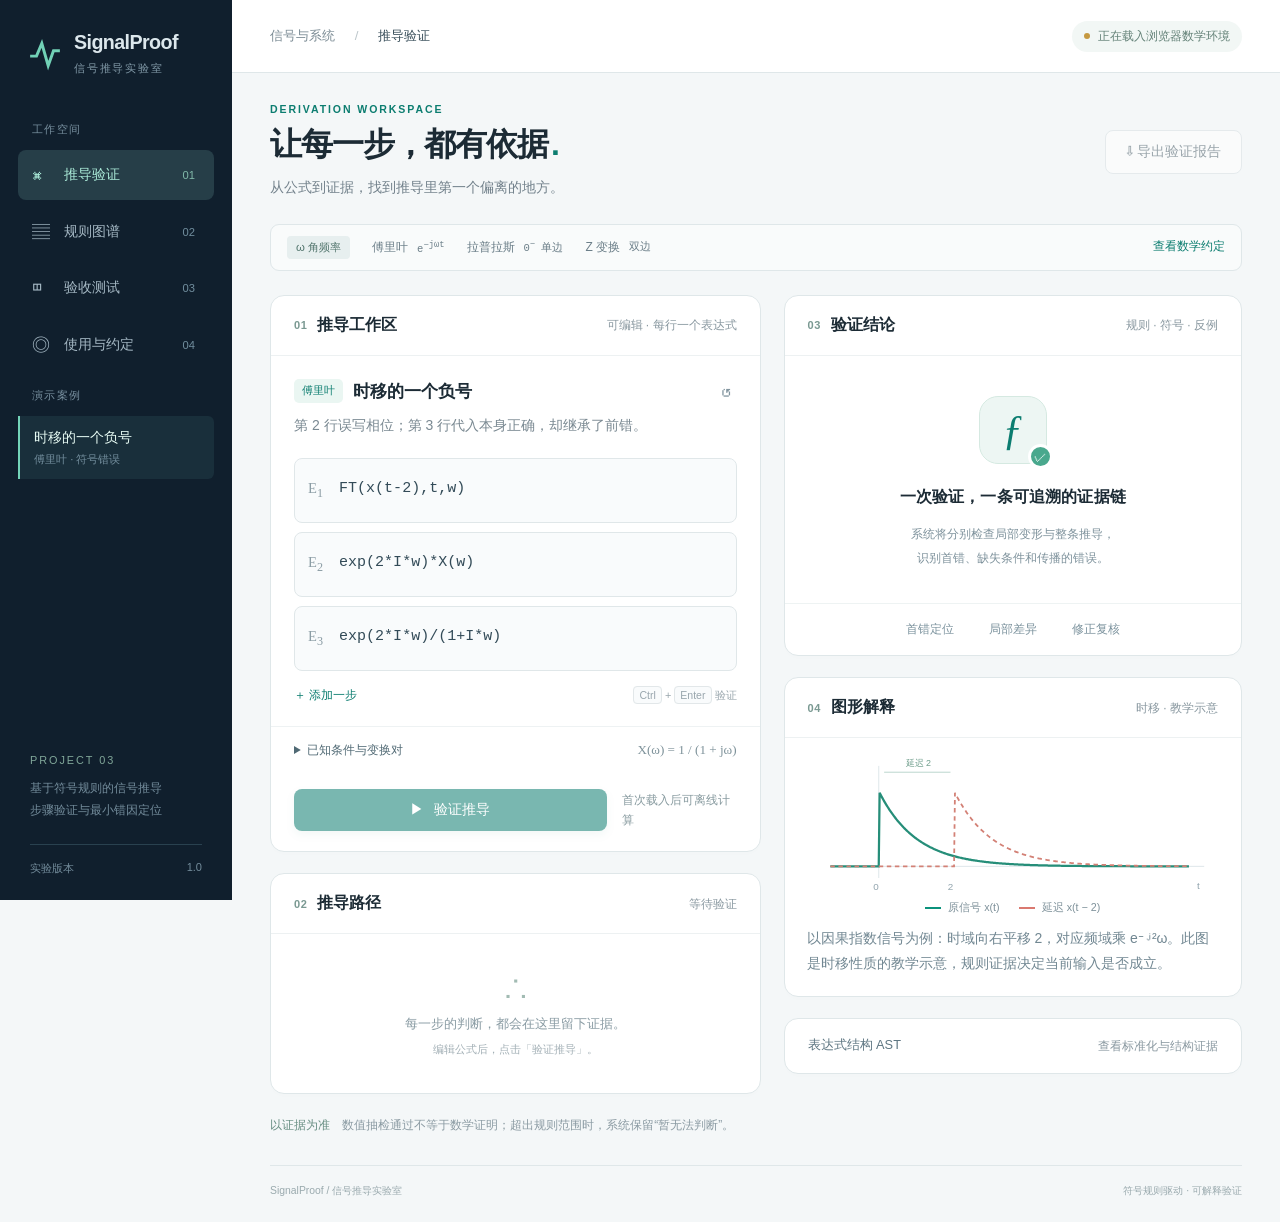
==== index.html @ bf4e82fb "Publish SignalProof signal derivation Web Demo" ====
<!doctype html>
<html lang="zh-CN"><head><meta charset="UTF-8"><meta name="viewport" content="width=device-width,initial-scale=1"><meta name="description" content="基于符号规则的信号推导步骤验证与最小错因定位。输入推导，查看规则证据、首错与修正建议。"><title>SignalProof · 信号推导实验室</title><link rel="icon" type="image/svg+xml" href="data:image/svg+xml,%3Csvg xmlns='http://www.w3.org/2000/svg' viewBox='0 0 32 32'%3E%3Crect width='32' height='32' rx='8' fill='%230d766e'/%3E%3Cpath d='M5 18h5l4-10 5 17 4-10h4' stroke='white' stroke-width='2.5' fill='none'/%3E%3C/svg%3E"><link rel="stylesheet" href="style.css"><script defer src="app.js"></script></head>
<body><link rel="stylesheet" href="readability.css"><script src="katex/katex.min.js" defer></script>
<aside class="sidebar"><a class="brand" href="#verify"><svg viewBox="0 0 32 32" aria-hidden="true"><path d="M2 18h6l5-12 6 21 5-14h6"/></svg><div>SignalProof<small>信号推导实验室</small></div></a>
<div class="side-label">工作空间</div><nav aria-label="主要导航"><button class="nav active" data-view="verify"><span>⌘</span>推导验证 <kbd>01</kbd></button><button class="nav" data-view="rules"><span>▤</span>规则图谱 <kbd>02</kbd></button><button class="nav" data-view="tests"><span>◫</span>验收测试 <kbd>03</kbd></button><button class="nav" data-view="guide"><span>◎</span>使用与约定 <kbd>04</kbd></button></nav>
<div class="side-label">演示案例</div><div id="side-examples" class="side-examples"><button class="example active">时移的一个负号<small>傅里叶 · 符号错误</small></button></div>
<div class="sidebar-bottom"><span class="project-mark">PROJECT 03</span><p>基于符号规则的信号推导<br>步骤验证与最小错因定位</p><div class="version">实验版本 <span>1.0</span></div></div></aside>
<div class="shell"><header class="topbar"><div class="breadcrumb">信号与系统 <span>/</span> <strong id="page-crumb">推导验证</strong></div><div class="engine-pill" id="engine-state"><i></i><span>数学引擎载入中</span></div></header>
<main>
<section id="verify-view" class="view active"><div class="page-heading"><div><div class="eyebrow">DERIVATION WORKSPACE</div><h1>让每一步，都有依据<span class="heading-dot">.</span></h1><p>从公式到证据，找到推导里第一个偏离的地方。</p></div><button class="button subtle" id="export-btn" disabled>⇩ 导出验证报告</button></div>
<div class="context-strip"><span class="chip">ω 角频率</span><span>傅里叶 <code>e<sup>−jωt</sup></code></span><span>拉普拉斯 <code>0<sup>−</sup> 单边</code></span><span>Z 变换 <code>双边</code></span><a href="#guide" class="text-link">查看数学约定</a></div>
<label class="mobile-case-picker">演示案例<select id="mobile-example" aria-label="选择演示案例"></select></label>
<div class="workspace-grid"><div class="input-column">
<section class="panel editor-panel"><div class="panel-head"><div><span class="section-num">01</span><h2>推导工作区</h2></div><span class="minor">可编辑 · 每行一个表达式</span></div><div class="case-meta"><div><span class="category" id="example-category">傅里叶</span><h3 id="example-title">时移的一个负号</h3></div><button id="reset-btn" class="icon-button" title="还原当前例题" aria-label="还原当前例题">↺</button></div><p class="case-description" id="example-description">第 2 行误写相位；第 3 行代入本身正确，却继承了前错。</p><div id="step-editors" class="step-editors"><label class="editor-row"><span>E₁</span><textarea aria-label="第1行推导" rows="2">FT(x(t-2),t,w)</textarea></label><label class="editor-row"><span>E₂</span><textarea aria-label="第2行推导" rows="2">exp(2*I*w)*X(w)</textarea></label><label class="editor-row"><span>E₃</span><textarea aria-label="第3行推导" rows="2">exp(2*I*w)/(1+I*w)</textarea></label></div><div class="editor-tools"><button class="text-button" id="add-step">＋ 添加一步</button><span><kbd>Ctrl</kbd> + <kbd>Enter</kbd> 验证</span></div>
<details class="context-details"><summary>已知条件与变换对 <span id="context-summary">X(ω) = 1 / (1 + jω)</span></summary><p>初值、因果性与已知变换对是推导依据，可按题目修改。</p><label for="context-input">条件 JSON</label><textarea id="context-input" rows="7" spellcheck="false">{"definitions":{"X(w)":"1/(1+I*w)"},"causal":true,"initial":{}}</textarea></details>
<div class="editor-footer"><button id="verify-btn" class="button primary" disabled><span>▶</span> 验证推导</button><span id="editor-note">首次载入后可离线计算</span></div></section>
<section class="panel path-panel"><div class="panel-head"><div><span class="section-num">02</span><h2>推导路径</h2></div><span class="minor" id="path-stat">等待验证</span></div><div id="path-content" class="path-content"><div class="empty-hint"><span class="empty-symbol">∴</span><p>每一步的判断，都会在这里留下证据。</p><small>编辑公式后，点击「验证推导」。</small></div></div></section>
</div><div class="evidence-column"><section id="diagnosis" class="panel diagnosis"><div class="panel-head"><div><span class="section-num">03</span><h2>验证结论</h2></div><span class="minor">规则 · 符号 · 反例</span></div><div id="diagnosis-content"><div class="standby-visual"><div class="proof-mark">ƒ<span>✓</span></div><h3>一次验证，一条可追溯的证据链</h3><p>系统将分别检查局部变形与整条推导，<br>识别首错、缺失条件和传播的错误。</p></div><div class="capability-row"><span>首错定位</span><span>局部差异</span><span>修正复核</span></div></div></section>
<section class="panel visual-panel"><div class="panel-head"><div><span class="section-num">04</span><h2>图形解释</h2></div><span class="minor" id="plot-label">时移 · 教学示意</span></div><div id="plot-content"></div></section>
<details class="panel ast-panel"><summary><span>表达式结构 AST</span><span class="minor">查看标准化与结构证据</span></summary><div id="ast-content" class="ast-content">验证后显示原始表达式树。</div></details></div></div>
<div class="workspace-footnote"><span>以证据为准</span> 数值抽检通过不等于数学证明；超出规则范围时，系统保留“暂无法判断”。</div></section>

<section id="rules-view" class="view"><div class="page-heading"><div><div class="eyebrow">EXECUTABLE KNOWLEDGE</div><h1>规则图谱<span class="heading-dot">.</span></h1><p>每条规则都包含匹配、变换与适用条件，可直接载入工作区。</p></div><span class="big-count" id="rule-total">—</span></div><div class="filter-bar"><div id="rule-filters" class="tabs"><button class="active" data-cat="全部">全部</button><button data-cat="卷积">卷积</button><button data-cat="傅里叶">傅里叶</button><button data-cat="拉普拉斯">拉普拉斯</button><button data-cat="Z变换">Z 变换</button></div><input id="rule-search" type="search" aria-label="搜索规则" placeholder="搜索规则、编号或性质…"></div><div id="rules-grid" class="rules-grid"></div></section>

<section id="tests-view" class="view"><div class="page-heading"><div><div class="eyebrow">VERIFICATION BENCH</div><h1>用测试，验证验证器<span class="heading-dot">.</span></h1><p>固定预期的 50 条正确链与 50 条错误链，逐条调用同一符号引擎。</p></div><button id="run-tests" class="button primary" disabled>▶ 运行验收测试</button></div><div id="test-stats" class="test-stats"><div><span>测试样本</span><strong>100<small>条</small></strong></div><div><span>正确 / 错误</span><strong>50<small>/ 50</small></strong></div><div><span>本次通过</span><strong id="test-passed">—</strong></div><div><span>首错位置</span><strong id="test-localization">待验证</strong></div></div><div class="panel test-panel"><div class="panel-head"><div><h2>逐条测试记录</h2><span id="test-progress" class="minor">尚未运行，不展示预设通过率</span></div><button id="export-tests" class="text-button" disabled>导出结果</button></div><div class="progress-track"><div id="test-progress-fill"></div></div><div class="test-toolbar"><button class="active" data-test-filter="all">全部</button><button data-test-filter="failed">仅失败</button><span id="test-time"></span></div><div class="table-scroll"><table><thead><tr><th>样本 / 领域</th><th>预期</th><th>实际结果</th><th>首错行</th><th>核验</th></tr></thead><tbody id="test-body"><tr><td colspan="5" class="empty-table">运行测试后，每条推导的真实结果会在这里展开。</td></tr></tbody></table></div></div><p class="test-disclaimer">这些是本项目的固定验收样本，并非所有数学表达式的泛化准确率。点击样本可载入工作区复核。</p></section>

<section id="guide-view" class="view"><div class="page-heading"><div><div class="eyebrow">CONVENTIONS & SCOPE</div><h1>先约定，再推导<span class="heading-dot">.</span></h1><p>清楚的能力边界，是可靠验证的一部分。</p></div></div><div class="guide-grid"><section class="panel guide-card"><span class="category">01 · 输入语法</span><h2>把每一个变换写清楚</h2><p>每行写一个表达式，使用显式乘号 <code>*</code>。支持 <code>^</code>、<code>**</code> 和虚数单位 <code>I</code>、<code>j</code>。</p><pre>FT(x(t-2),t,w)
exp(-2*I*w)*X(w)

LT(D(x(t),t),t,s)
s*X(s)-2

ZT((1/2)^n*u(n),n,z)
z/(z-1/2); ROC: abs(z)&gt;1/2</pre><p>卷积写作 <code>Conv(x(t),h(t),t)</code>；导数写作 <code>D(x(t),t)</code>；零起点积分写作 <code>Int0(x(t),t)</code>。本版不支持任意 LaTeX 输入或手写识别。</p></section><section class="panel guide-card"><span class="category">02 · 变换约定</span><h2>同一个公式，同一种定义</h2><div class="convention"><b>傅里叶 · 角频率</b><p>X(ω) = ∫ x(t)e<sup>−jωt</sup> dt<br>逆变换系数为 1 / (2π)，积分范围为全实轴。</p></div><div class="convention"><b>拉普拉斯 · 单边</b><p>从 0<sup>−</sup> 开始积分；导数规则保留初值。条件中的 <code>x0</code>、<code>x1</code> 分别表示 x(0<sup>−</sup>)、x′(0<sup>−</sup>)。</p></div><div class="convention"><b>Z 变换 · 双边</b><p>n 为整数，X(z) = Σ x[n]z<sup>−n</sup>。基本指数变换必须附带收敛域。</p></div></section><section class="panel guide-card"><span class="category">03 · 判断依据</span><h2>不把“不知道”误判成错误</h2><p><b class="green">已验证正确</b>：规则重写成立，或符号差值在前提下为零。</p><p><b class="red">已确认错误</b>：已验证规则与结果冲突，或找到合法数值反例。</p><p><b class="amber">缺少收敛域</b>：代数式正确，但变换信息不完整。</p><p><b>暂无法判断</b>：条件不足、不支持该形式，或有界搜索未能建立证据。语法错误另行提示。</p><p>前面有未证实步骤时，只报告“最早已确认错误”，不承诺全链首错。</p></section><section class="panel guide-card"><span class="category">04 · 方法与边界</span><h2>最小错因，是局部候选解释</h2><p>从正确规则候选与提交表达式的结构差异中，寻找可定位的最小不匹配子树。解释可能不唯一；修正后仍要重新核验后续各步。</p><p>已知变换对由题目提供。形式规则默认相关变换存在；涉及因果、初值、参数和基本 ROC 时单独检查。普通数值抽样不处理冲激。</p><p>计算在浏览器的独立数学线程内完成，公式不会发送给大模型。载入资源后不需要 API Key。</p><div class="source-links"><a target="_blank" rel="noreferrer" href="https://ocw.mit.edu/courses/res-6-007-signals-and-systems-spring-2011/403577752d3007ed4ea30e8c61cf90d7_MITRES_6_007S11_lec09.pdf">MIT · 傅里叶性质</a><a target="_blank" rel="noreferrer" href="https://ocw.mit.edu/courses/18-03sc-differential-equations-fall-2011/a85bae85be861b27bcbb0e5332483df2_MIT18_03SCF11_laptable29.pdf">MIT · 拉普拉斯变换表</a></div></section></div></section>
</main><footer><span>SignalProof / 信号推导实验室</span><span>符号规则驱动 · 可解释验证</span></footer></div>
<div id="toast" role="status" aria-live="polite"></div>
</body></html>
---- style.css ----
@import url('katex/katex.min.css');
:root{--navy:#101f2d;--navy2:#192e3d;--teal:#0c7d70;--teal-dark:#076658;--teal-soft:#eaf6f2;--ink:#1c2b35;--muted:#72818b;--line:#dfe7e9;--bg:#f4f7f8;--red:#bb4c45;--red-soft:#fff2ef;--amber:#a67419;--radius:14px;font-size:16px;color:var(--ink);font-family:Inter,"Segoe UI","Microsoft YaHei",sans-serif}*{box-sizing:border-box}body{margin:0;background:var(--bg)}button,input,textarea{font:inherit}button,a{touch-action:manipulation}button{cursor:pointer}button:disabled{cursor:wait;opacity:.55}button:focus-visible,a:focus-visible,input:focus-visible,textarea:focus-visible,summary:focus-visible{outline:3px solid #54b9a9;outline-offset:3px}a{color:inherit;text-decoration:none}button{border:0;background:none;color:inherit}textarea{resize:vertical;line-height:1.7}code,pre,textarea,.formula{font-family:"Cascadia Code",Consolas,monospace}code{font-size:.88em}pre{white-space:pre-wrap;overflow-wrap:anywhere;line-height:1.8}h1,h2,h3,p{margin:0}h1{font-size:2rem;font-weight:650;letter-spacing:-.035em;line-height:1.35}h2{font-size:1rem;font-weight:650}h3{font-size:1.08rem;font-weight:600}.sidebar{position:fixed;inset:0 auto 0 0;width:232px;background:var(--navy);color:#dce7ec;padding:31px 18px 24px;display:flex;flex-direction:column;z-index:20;overflow-y:auto}.brand{display:flex;align-items:center;gap:12px;padding:0 10px 34px;font-size:1.23rem;letter-spacing:-.03em;font-weight:650}.brand svg{width:34px;height:34px;stroke:#71d1b6;stroke-width:2.8;fill:none}.brand small{display:block;color:#839ba9;letter-spacing:.16em;font-size:.69rem;font-weight:400;margin-top:7px}.side-label{font-size:.69rem;color:#78909f;letter-spacing:.12em;padding:12px 14px 13px}.nav{width:100%;display:flex;align-items:center;gap:13px;padding:14px;border-radius:8px;color:#a5b8c4;text-align:left;margin-bottom:5px;font-size:.89rem}.nav>span{font-size:1.15rem;width:19px}.nav kbd{margin-left:auto;color:#718e9e;background:none;border:0;font-size:.7rem}.nav.active{background:#263e48;color:#abebd9}.nav.active kbd{color:#81b9a9}.nav:hover,.example:hover{background:#203745}.side-examples{margin-top:0}.example{display:block;text-align:left;width:100%;padding:10px 14px;border-left:2px solid transparent;color:#b1c3cb;font-size:.82rem;line-height:1.7;border-radius:0 6px 6px 0}.example small{display:block;color:#748f9e;font-size:.71rem}.example.active{border-left-color:#73d4b9;color:#e6faf3;background:#192f3b}.sidebar-bottom{padding:30px 12px 0;margin-top:auto;color:#738c9b}.project-mark{font-size:.68rem;letter-spacing:.18em;color:#80a799}.sidebar-bottom p{font-size:.72rem;line-height:1.9;margin-top:10px}.version{margin-top:22px;padding-top:16px;border-top:1px solid #29414f;font-size:.69rem;display:flex;justify-content:space-between}.shell{margin-left:232px}.topbar{height:73px;background:#fff;border-bottom:1px solid var(--line);display:flex;align-items:center;justify-content:space-between;padding:0 38px}.breadcrumb{font-size:.83rem;color:#7c8c95}.breadcrumb span{padding:0 16px;color:#bdc7cb}.breadcrumb strong{font-weight:500;color:#384e5a}.engine-pill{font-size:.73rem;color:#648278;display:flex;align-items:center;gap:8px;background:#f2f7f5;padding:8px 12px;border-radius:30px}.engine-pill i{height:6px;width:6px;border-radius:50%;background:#c59941}.engine-pill.ready i{background:#38a184}.engine-pill.error{color:var(--red);background:var(--red-soft)}main{max-width:1690px;margin:auto;padding:30px 38px 28px}.view{display:none}.view.active{display:block}.page-heading{display:flex;align-items:center;justify-content:space-between;gap:24px;margin-bottom:23px}.eyebrow{font-size:.66rem;letter-spacing:.18em;color:var(--teal);font-weight:700;margin-bottom:8px}.heading-dot{color:var(--teal);margin-left:3px}.page-heading p{font-size:.88rem;line-height:1.8;color:var(--muted);margin-top:9px}.button{display:inline-flex;justify-content:center;align-items:center;gap:10px;padding:12px 20px;border-radius:8px;font-size:.85rem;font-weight:550;white-space:nowrap;transition:background .18s,transform .18s}.button:hover{transform:translateY(-1px)}.button.primary{background:var(--teal);color:#fff;box-shadow:0 4px 8px #13796418}.button.primary:hover{background:var(--teal-dark)}.button.subtle{background:#fff;border:1px solid #d9e1e4;color:#50626c}.button.compact{padding:10px 14px;font-size:.79rem}.context-strip{border:1px solid var(--line);border-radius:9px;padding:11px 16px;display:flex;align-items:center;gap:22px;background:#f9fbfb;margin-bottom:24px;font-size:.75rem;color:#6b7e88}.context-strip>span:not(.chip){display:flex;align-items:center;gap:9px}.context-strip .chip{padding:4px 9px;border-radius:4px;background:#e7efef;color:#52756d;font-size:.71rem}.text-link{font-size:.74rem;color:var(--teal);margin-left:auto}.workspace-grid{display:grid;grid-template-columns:minmax(0,1.07fr) minmax(0,1fr);gap:23px;align-items:start}.input-column,.evidence-column{display:flex;flex-direction:column;gap:21px}.panel{background:white;border:1px solid var(--line);border-radius:var(--radius);overflow:hidden;box-shadow:0 3px 7px #29475502}.panel-head{display:flex;align-items:center;justify-content:space-between;padding:19px 23px;border-bottom:1px solid #edf1f2;gap:12px}.panel-head>div{display:flex;align-items:center;gap:10px}.section-num{font-size:.69rem;color:#7a9992;font-weight:600;letter-spacing:.05em}.minor{font-size:.71rem;color:#8998a0;line-height:1.5}.case-meta{display:flex;justify-content:space-between;align-items:center;margin:22px 23px 8px}.case-meta>div{display:flex;align-items:center;gap:10px}.category{font-size:.67rem;background:var(--teal-soft);color:var(--teal);padding:5px 8px;border-radius:5px;white-space:nowrap}.case-description{color:#7a8992;font-size:.76rem;margin:0 23px 20px;line-height:1.9}.icon-button{font-size:1.3rem;color:#81949e}.step-editors{margin:0 23px}.editor-row{display:flex;align-items:flex-start;gap:12px;padding:13px 10px 12px 13px;margin:0 0 9px;border:1px solid #e0e7e9;background:#f9fbfc;border-radius:8px;position:relative}.editor-row>span{color:#8c9da5;font-family:Georgia,serif;font-size:.91rem;margin-top:8px;min-width:19px}.editor-row textarea{display:block;border:0;background:transparent;color:#334b58;outline:0!important;width:100%;font-size:.88rem;min-height:38px;resize:none;padding:4px 17px 0 0;overflow:hidden;field-sizing:content}.editor-row .remove-step{position:absolute;right:5px;top:5px;font-size:.9rem;color:#9eafb6;opacity:0}.editor-row:hover .remove-step,.editor-row:focus-within .remove-step{opacity:1}.editor-row.is-error{border-color:#e4aca6;background:#fff7f5}.editor-row.is-error>span{color:var(--red)}.editor-row.selected{box-shadow:0 0 0 2px #bfdfd780}.editor-tools{margin:12px 23px 18px;display:flex;justify-content:space-between;align-items:center}.text-button{font-size:.76rem;color:var(--teal);padding:4px 0}.editor-tools>span{font-size:.68rem;color:#99a6ad}kbd{font-size:.66rem;border:1px solid #e2e7e9;padding:2px 5px;border-radius:4px;background:#f9fbfc;font-family:inherit}.context-details{border-top:1px solid #eef2f3;padding:15px 23px;font-size:.77rem}summary{cursor:pointer}.context-details summary{color:#506974}.context-details summary span{float:right;font-family:Georgia,serif;color:#7e929a;font-size:.82rem}.context-details p{font-size:.74rem;margin:14px 0 10px;color:var(--muted);line-height:1.8}.context-details label{display:block;font-size:.68rem;margin-bottom:6px;color:#6c848c}.context-details textarea{width:100%;background:#f7fafb;border:1px solid #dbe5e8;border-radius:7px;padding:10px;font-size:.78rem}.editor-footer{padding:15px 23px 20px;display:flex;align-items:center;gap:15px}.editor-footer .button{flex:1}.editor-footer>span{font-size:.67rem;color:#879a9f;max-width:115px;line-height:1.7}.path-content{padding:15px 23px 19px}.empty-hint{text-align:center;padding:17px 0;color:#899ba3}.empty-symbol{font:2rem Georgia;color:#a2bbb3}.empty-hint p{font-size:.8rem;margin:6px 0}.empty-hint small{font-size:.71rem;color:#a3b0b6}.path-row{display:flex;gap:13px;padding:12px 3px;position:relative;cursor:pointer}.path-row+.path-row{border-top:1px dashed #e0e8e9}.path-icon{width:25px;height:25px;display:grid;place-items:center;border-radius:50%;background:#eaf5ef;color:#258b6f;flex-shrink:0;font-size:.78rem}.path-icon.wrong{background:#fbebe8;color:#bc5549}.path-icon.unknown,.path-icon.incomplete{background:#fbf3e3;color:#ae8933}.path-row h4{font-size:.77rem;margin:0 0 6px;font-weight:550}.path-row p{font-size:.72rem;line-height:1.7;color:#7f929a}.path-row .path-label{margin-left:auto;font-size:.66rem;white-space:nowrap}.path-row.selected{background:#f6faf9;border-radius:7px}.standby-visual{text-align:center;padding:40px 16px 32px}.proof-mark{display:inline-flex;align-items:center;justify-content:center;width:68px;height:68px;background:#edf6f3;border:1px solid #d5e9e1;border-radius:19px;position:relative;color:var(--teal);font:italic 2.6rem Georgia;margin-bottom:23px}.proof-mark span{position:absolute;right:-7px;bottom:-6px;width:25px;height:25px;border:3px solid white;background:#49a88d;color:white;border-radius:50%;font:normal .8rem sans-serif;display:grid;place-items:center}.standby-visual h3{font-size:1rem;letter-spacing:.01em;margin-bottom:14px}.standby-visual p{font-size:.78rem;line-height:2;color:#7e929c}.capability-row{display:flex;justify-content:center;gap:35px;padding:18px;border-top:1px solid #eef3f3;color:#7b929d;font-size:.72rem}.diagnosis .result-banner{padding:20px 24px;background:var(--red-soft);border-bottom:1px solid #f0dcd7}.result-banner.correct{background:#ebf7f2;border-color:#d9ebe2}.result-banner.unknown,.result-banner.incomplete{background:#fff8e9;border-color:#f0e7cd}.result-kicker{display:flex;align-items:center;justify-content:space-between;font-size:.67rem;color:var(--red);letter-spacing:.08em;margin-bottom:9px}.result-banner.correct .result-kicker{color:var(--teal)}.result-banner.unknown .result-kicker,.result-banner.incomplete .result-kicker{color:var(--amber)}.result-banner h3{font-size:1.23rem;line-height:1.6}.result-banner p{font-size:.74rem;color:#9c7970;margin-top:7px;line-height:1.7}.result-body{padding:20px 24px}.rule-reference{display:flex;align-items:center;gap:8px;font-size:.79rem;margin-bottom:15px}.rule-id{font-size:.67rem;background:#edf3f5;color:#60808c;padding:4px 7px;border-radius:4px}.result-body>p{font-size:.8rem;color:#6c818c;line-height:1.9;margin-bottom:17px}.comparison{display:grid;grid-template-columns:1fr;gap:9px}.formula-box{padding:12px 14px;border:1px solid #e4ebed;border-radius:8px;min-width:0}.formula-box.current{background:#fff9f7;border-color:#f0e0db}.formula-box.expected{background:#f3faf7;border-color:#d6e9e1}.formula-box label{display:block;font-size:.64rem;color:#9a7b72;margin-bottom:9px}.formula-box.expected label{color:#588b78}.formula{font-size:.91rem;line-height:1.7;overflow-x:auto;overflow-wrap:anywhere}.formula .katex{font-size:1.12em}.diff-line{display:flex;align-items:center;gap:7px;margin:12px 0 15px;font-size:.69rem;color:#8a9ba3;flex-wrap:wrap}.diff-line code{font-size:.78rem;color:#a4544d;background:#fff0eb;padding:3px 6px;border-radius:3px;overflow-wrap:anywhere}.diff-line code.fixed{color:#307c64;background:#e9f5ee}.evidence-tags{display:flex;flex-wrap:wrap;gap:7px;margin-top:14px}.evidence-tags span{font-size:.65rem;padding:5px 8px;border-radius:4px;background:#f3f6f7;color:#728a95}.trace-details{margin:17px 0 0;font-size:.74rem;color:#708a94}.trace-step{padding:10px 0;border-bottom:1px dashed #e3eaec;line-height:1.8}.trace-step code{display:block;overflow-wrap:anywhere;color:#526c78}.repair-row{display:flex;justify-content:space-between;align-items:center;padding-top:17px;margin-top:15px;border-top:1px solid #e8edef;gap:10px}.repair-row span{font-size:.67rem;line-height:1.6;color:#8a9b9f}.visual-panel #plot-content{padding:10px 22px 20px}.signal-chart{width:100%;height:auto;overflow:visible;display:block}.chart-legend{display:flex;justify-content:center;gap:19px;font-size:.67rem;color:#7e919a;margin-top:0}.chart-legend span:before{content:'';display:inline-block;width:16px;height:2px;background:#0b927c;vertical-align:middle;margin-right:7px}.chart-legend span:nth-child(2):before{background:#da7970}.plot-caption{font-size:.72rem;line-height:1.8;color:#718792;margin-top:11px}.ast-panel>summary{padding:18px 23px;display:flex;justify-content:space-between;font-size:.8rem;color:#5e7682}.ast-content{padding:0 23px 20px;font-size:.78rem;color:#728894}.ast-content pre{padding:13px;background:#f7fafb;border-radius:7px;font-size:.72rem}.workspace-footnote{font-size:.7rem;margin-top:21px;color:#8b9ba3;line-height:1.8}.workspace-footnote span{color:#678e82;padding-right:9px}footer{display:flex;justify-content:space-between;border-top:1px solid var(--line);margin:0 38px;padding:18px 0 24px;font-size:.65rem;color:#9aaaae}.big-count{font-size:2.8rem;color:#b9cdc8;font-weight:600}.filter-bar{display:flex;gap:20px;justify-content:space-between;margin:24px 0}.tabs{display:flex;gap:5px;padding:5px;background:#eaf0f1;border-radius:8px}.tabs button{padding:8px 16px;font-size:.79rem;border-radius:5px;color:#789099}.tabs button.active{background:#fff;color:var(--teal);box-shadow:0 2px 5px #183c4410}.filter-bar input{border:1px solid var(--line);border-radius:8px;padding:10px 14px;background:white;min-width:230px;font-size:.81rem}.rules-grid{display:grid;grid-template-columns:repeat(3,minmax(0,1fr));gap:17px}.rule-card{padding:22px;background:white;border:1px solid var(--line);border-radius:12px}.rule-card-head{display:flex;justify-content:space-between;margin-bottom:15px}.rule-card h3{font-size:.98rem;margin:0 0 13px}.rule-card .rule-formula{font-size:.79rem;font-family:Consolas,monospace;background:#f6f9fa;padding:12px;border-radius:7px;min-height:64px;line-height:1.7;overflow-wrap:anywhere}.rule-card p{font-size:.73rem;color:#82959e;line-height:1.9;margin:14px 0;min-height:38px}.rule-card button{font-size:.75rem;color:var(--teal)}.test-stats{display:grid;grid-template-columns:repeat(4,1fr);border:1px solid var(--line);border-radius:12px;background:#fff;margin:25px 0;overflow:hidden}.test-stats>div{padding:24px;border-right:1px solid var(--line)}.test-stats>div:last-child{border:0}.test-stats span{display:block;font-size:.77rem;color:#8a9da5;margin-bottom:12px}.test-stats strong{font-size:1.8rem;font-weight:550;color:#284c56}.test-stats small{font-size:.79rem;color:#9aafb6;padding-left:8px}.test-panel .panel-head h2{margin-right:12px}.progress-track{height:3px;background:#eaf1ef}.progress-track>div{width:0;height:100%;background:#249a81;transition:width .25s}.test-toolbar{padding:13px 24px;display:flex;align-items:center;gap:16px;border-bottom:1px solid #edf1f2;font-size:.75rem;color:#8b9ba3}.test-toolbar .active{color:var(--teal)}.test-toolbar span{margin-left:auto}.table-scroll{max-height:600px;overflow:auto}table{border-collapse:collapse;width:100%;font-size:.79rem;text-align:left}th{font-weight:500;color:#8398a1;background:#f9fbfc;position:sticky;top:0;font-size:.73rem}td,th{padding:15px 23px;border-bottom:1px solid #edf2f3}td button{text-align:left;display:block;color:#4c6976;font-size:.78rem;padding:0}td small{display:block;font-size:.65rem;color:#8fa1a9;margin-top:5px}.badge{display:inline-block;padding:5px 8px;border-radius:4px;font-size:.66rem;background:#eef3f4;color:#6f8894}.badge.correct{background:#edf7f2;color:#298568}.badge.wrong{background:#fcefea;color:#b16655}.empty-table{text-align:center;padding:65px;color:#94a6ad}.test-disclaimer{font-size:.73rem;color:#889ca5;margin-top:16px;line-height:1.8}.guide-grid{display:grid;grid-template-columns:1fr 1fr;gap:22px}.guide-card{padding:28px}.guide-card h2{font-size:1.12rem;margin:20px 0}.guide-card p{font-size:.88rem;color:#718994;line-height:1.95;margin-bottom:13px}.guide-card pre{font-size:.85rem;padding:18px;background:#f3f7f8;border-radius:7px;color:#416271}.convention{padding:16px 0;border-bottom:1px solid #edf1f2}.convention b{font-size:.88rem;color:#405f6c}.convention p{margin:8px 0 0}.green{color:#258867}.red{color:#ba6657}.amber{color:#ac8a3e}.source-links{display:flex;gap:20px;font-size:.73rem;color:var(--teal);margin-top:20px}#toast{position:fixed;left:50%;bottom:28px;transform:translate(-50%,15px);background:#173c40;color:#f5fffc;box-shadow:0 8px 30px #0b393b20;padding:12px 23px;border-radius:8px;font-size:.81rem;opacity:0;pointer-events:none;transition:.2s;z-index:50;max-width:90vw}#toast.show{opacity:1;transform:translate(-50%,0)}.busy{animation:pulse 1.5s infinite}@keyframes pulse{50%{opacity:.55}}@media(min-width:1600px){h1{font-size:2.25rem}.workspace-grid{gap:28px}.editor-row{padding:16px 13px}.panel-head{padding:21px 25px}.case-description{font-size:.81rem}.result-body{padding:24px 27px}.formula{font-size:1rem}}@media(max-width:1200px){.sidebar{width:199px;padding:25px 12px}.shell{margin-left:199px}main{padding:25px}.topbar{padding:0 25px}.brand{font-size:1.05rem;gap:8px}.context-strip{gap:14px}.context-strip .text-link{display:none}.panel-head{padding:17px}.panel-head .minor{font-size:.65rem}.workspace-grid{gap:17px}.step-editors{margin:0 17px}.rules-grid{grid-template-columns:repeat(2,1fr)}.editor-footer{flex-wrap:wrap}.editor-footer>span{max-width:none}.case-meta>div{gap:7px}h3{font-size:1rem}.result-body{padding:18px}.context-details summary span{display:block;float:none;margin-top:8px}}@media(max-width:960px){.sidebar{width:78px;padding:25px 10px}.brand{justify-content:center;padding:0 0 30px}.brand>div,.side-label,.side-examples,.sidebar-bottom,.nav kbd{display:none}.nav{font-size:0;justify-content:center;padding:15px 7px}.nav>span{font-size:1.4rem;width:auto}.shell{margin-left:78px}.context-strip{font-size:.66rem;gap:15px}.panel-head .minor{display:none}.page-heading .button{padding:10px 12px}.test-stats>div{padding:19px}}@media(max-width:760px){.sidebar{position:static;width:100%;height:64px;flex-direction:row;align-items:center;padding:0 18px;overflow:visible}.brand{padding:0;justify-content:start}.brand svg{width:30px}.brand>div{display:block;font-size:.9rem}.brand small{display:none}.sidebar nav{display:flex;margin-left:auto}.nav{padding:10px;margin:0 2px}.nav>span{font-size:1.1rem}.shell{margin-left:0}.topbar{height:54px;padding:0 18px}.breadcrumb{font-size:.71rem}.breadcrumb span{padding:0 8px}.engine-pill{font-size:.64rem;padding:6px 8px}main{padding:24px 16px}h1{font-size:1.65rem}.eyebrow{font-size:.58rem}.page-heading{gap:12px;align-items:flex-start}.page-heading>button{font-size:.7rem;padding:9px!important;margin-top:12px}.page-heading p{font-size:.76rem}.context-strip{padding:10px;gap:10px;flex-wrap:wrap;font-size:.65rem}.context-strip .chip{display:none}.workspace-grid{grid-template-columns:1fr}.evidence-column{grid-row:2}.rules-grid,.guide-grid{grid-template-columns:1fr}.filter-bar{flex-direction:column;gap:12px}.tabs{justify-content:space-between}.tabs button{font-size:.72rem;padding:8px 10px}.test-stats{grid-template-columns:1fr 1fr}.test-stats>div{border-bottom:1px solid var(--line)}.test-stats strong{font-size:1.6rem}td,th{padding:12px;font-size:.7rem}.test-panel .panel-head>div{align-items:flex-start;flex-direction:column;gap:6px}footer{margin:0 18px;font-size:.59rem}.guide-card{padding:23px}.context-details summary span{float:right;display:inline-block;margin:0}.workspace-footnote{font-size:.67rem}.editor-footer>span{font-size:.67rem}.rule-card p{min-height:0}}@media(prefers-reduced-motion:reduce){*{animation:none!important;transition:none!important}}
---- readability.css ----
.mobile-case-picker{display:none}
@media(max-width:960px){.mobile-case-picker{display:flex;align-items:center;gap:14px;font-size:.875rem;color:#617d87;margin-bottom:20px}.mobile-case-picker select{flex:1;min-width:0;border:1px solid #dfe7e9;border-radius:7px;padding:10px;background:white;font-size:.875rem;color:#284b59}}
.case-description,.result-body>p,.plot-caption,.guide-card p{font-size:.875rem}
.nav,.example,.path-row h4,.path-row p,.rule-card p,.rule-card button,.test-disclaimer{font-size:.875rem}
.formula{font-size:1rem}.editor-row textarea{font-size:.94rem}
.minor,.result-kicker,.formula-box label,.diff-line,.evidence-tags span,.path-label,.trace-details,.editor-footer>span,.workspace-footnote,.context-strip,.context-details,.text-button{font-size:.75rem}
.guide-card p{font-size:1rem}.rule-card .rule-formula{font-size:.875rem}
@media(max-width:760px){.nav{font-size:0}.example{font-size:.875rem}.page-heading p,.case-description,.result-body>p,.plot-caption{font-size:.875rem}.context-strip{font-size:.75rem}.path-row .path-label{font-size:.7rem}.context-details summary span{float:none;display:block;margin-top:7px}}
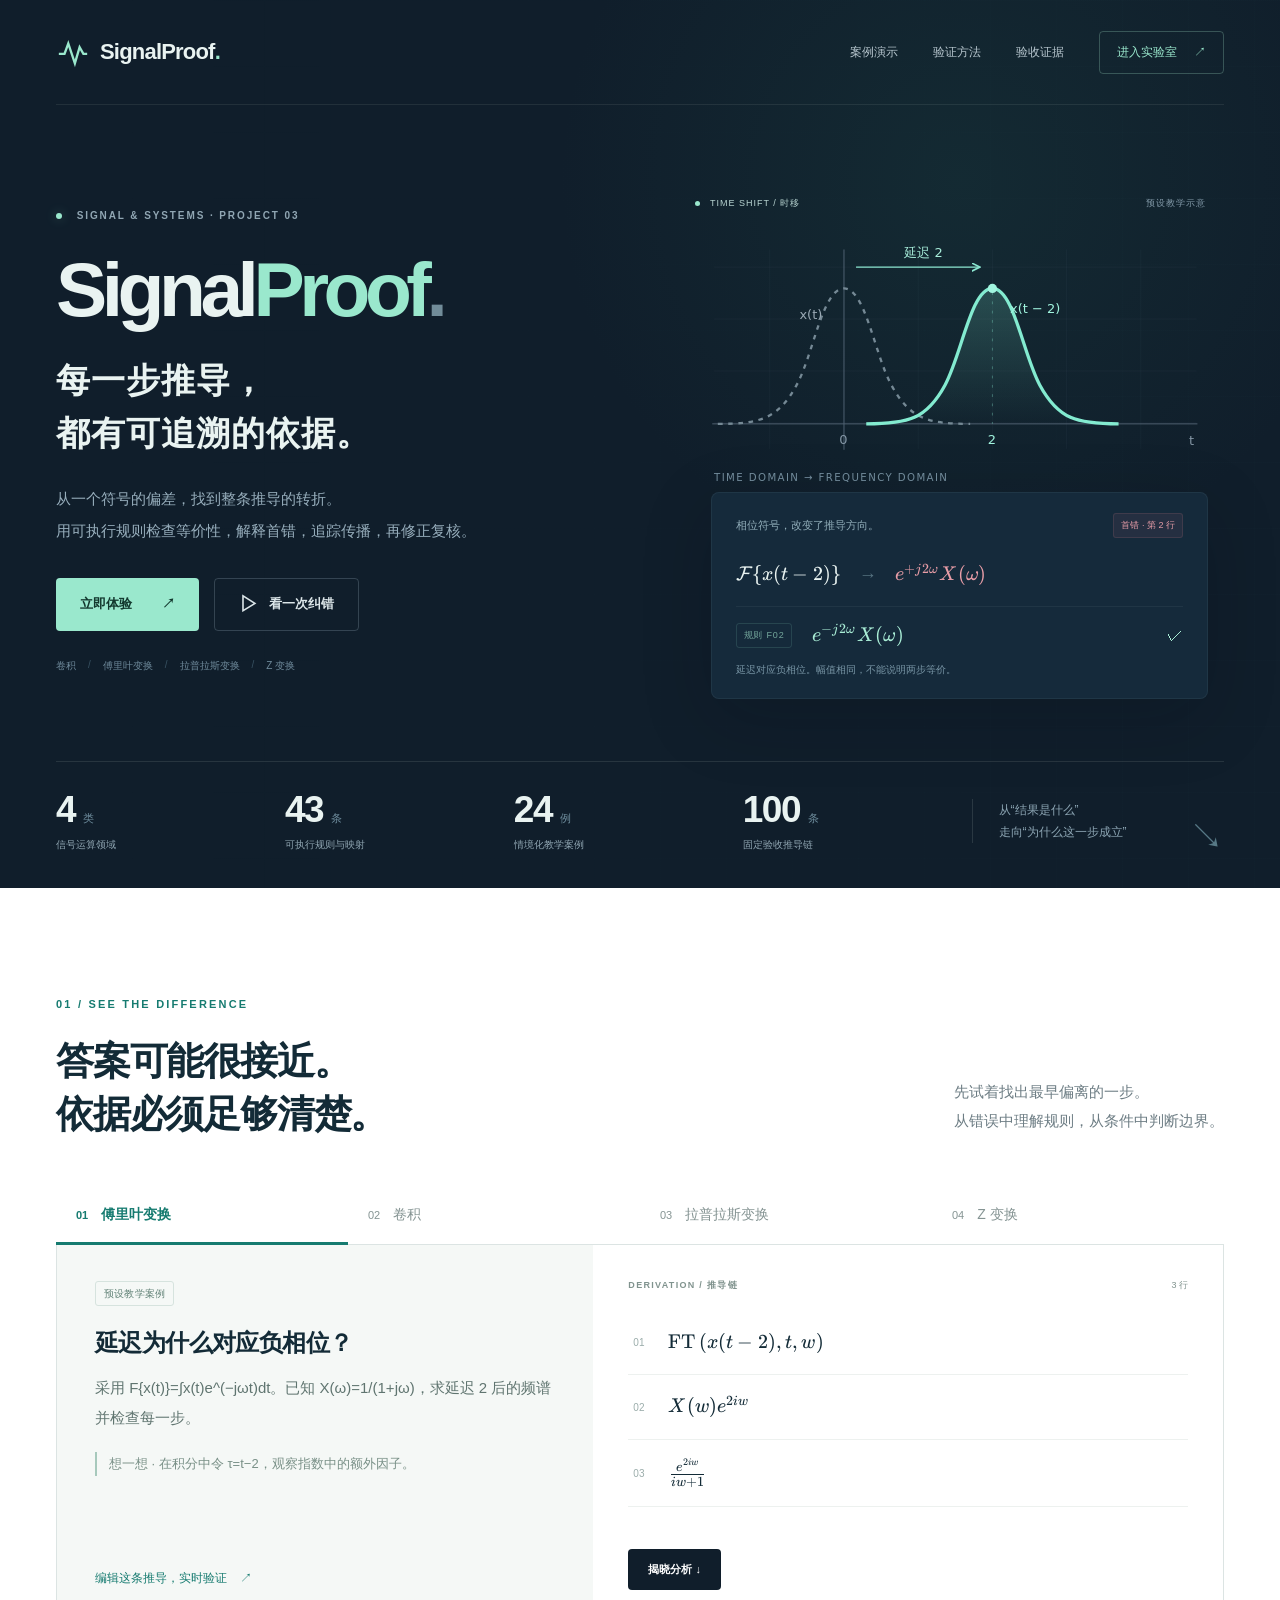
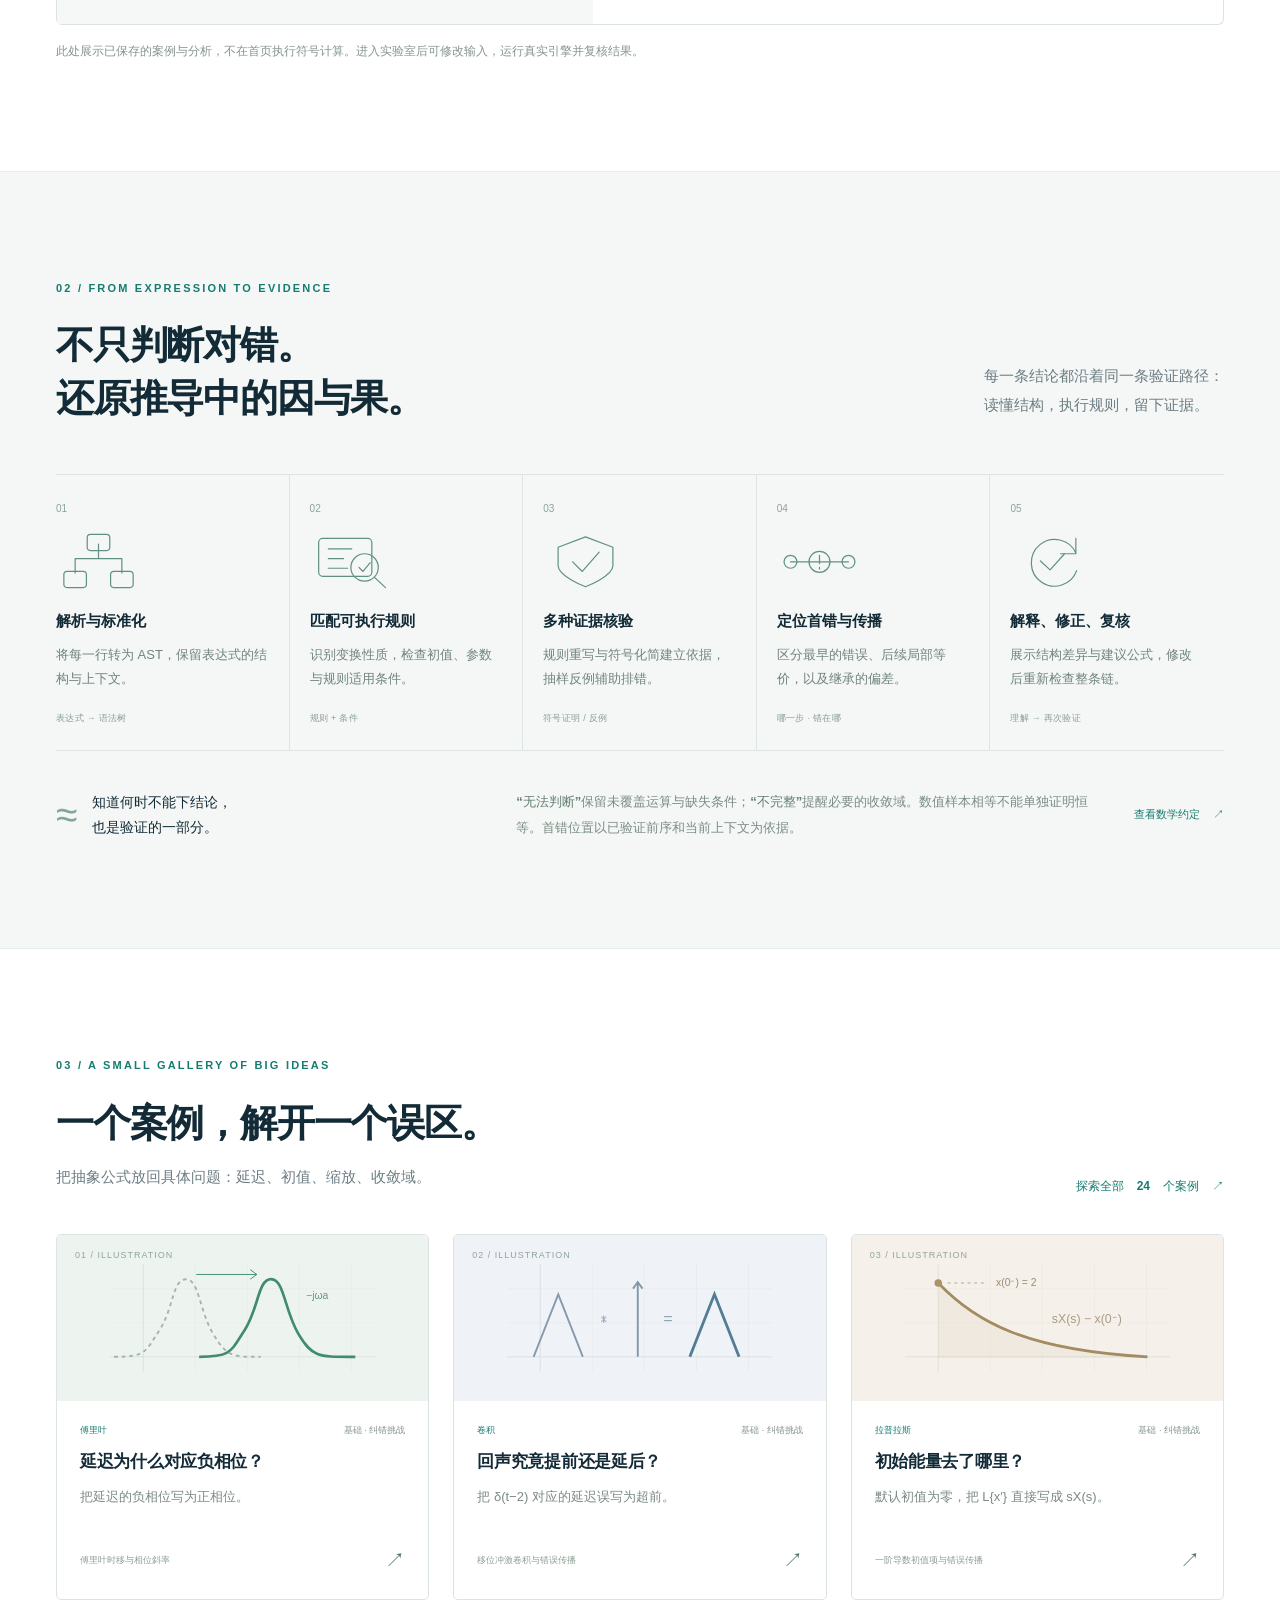
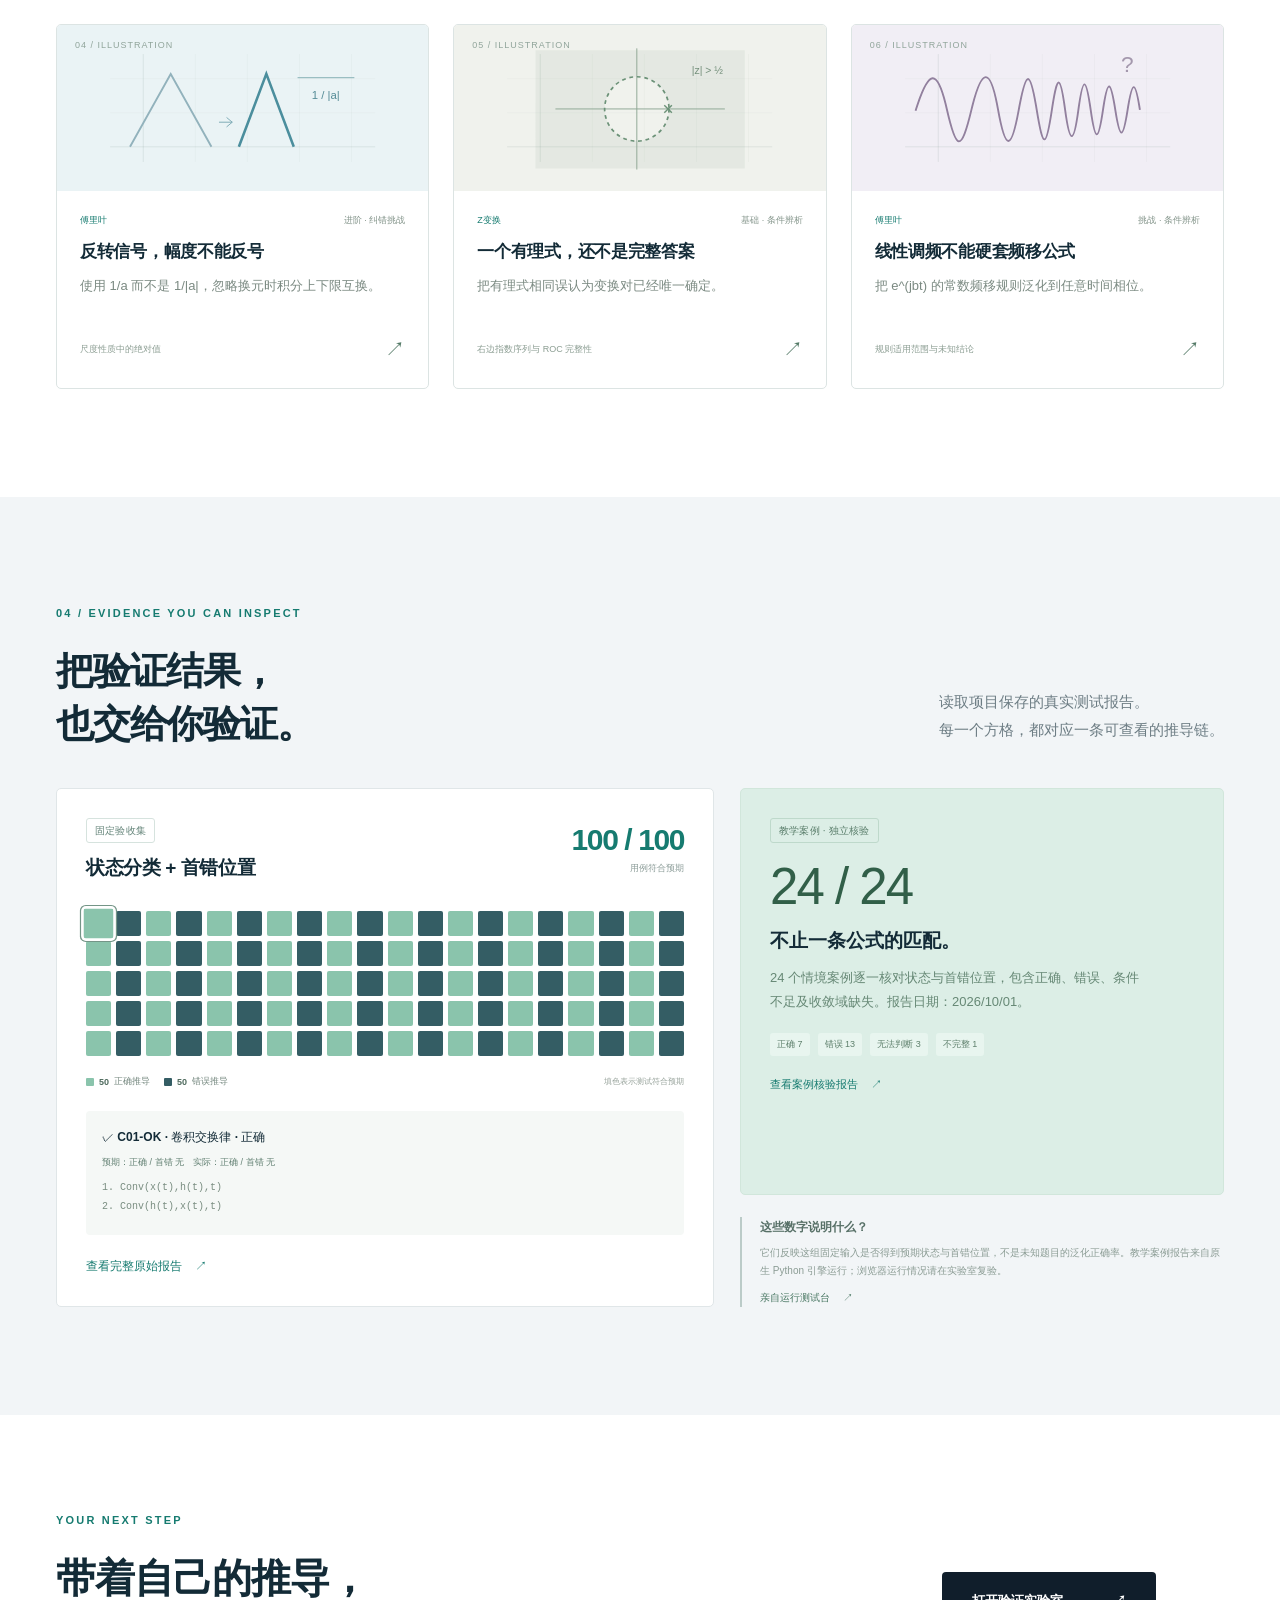
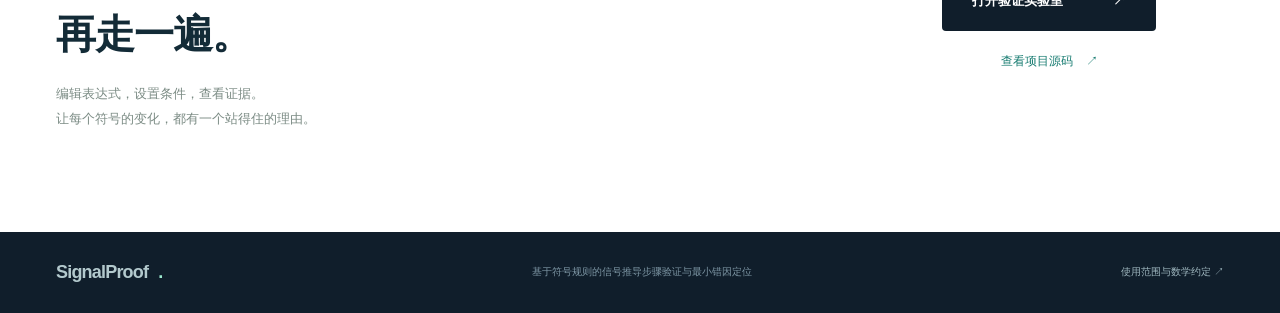
==== commit cda0f969: "Add project showcase and expand verified learning cases" ====
--- a/index.html
+++ b/index.html
@@ -1,37 +1,121 @@
 <!doctype html>
-<html lang="zh-CN"><head><meta charset="UTF-8"><meta name="viewport" content="width=device-width,initial-scale=1"><meta name="description" content="基于符号规则的信号推导步骤验证与最小错因定位。输入推导，查看规则证据、首错与修正建议。"><title>SignalProof · 信号推导实验室</title><link rel="icon" type="image/svg+xml" href="data:image/svg+xml,%3Csvg xmlns='http://www.w3.org/2000/svg' viewBox='0 0 32 32'%3E%3Crect width='32' height='32' rx='8' fill='%230d766e'/%3E%3Cpath d='M5 18h5l4-10 5 17 4-10h4' stroke='white' stroke-width='2.5' fill='none'/%3E%3C/svg%3E"><link rel="stylesheet" href="style.css"><script defer src="app.js"></script></head>
-<body><link rel="stylesheet" href="readability.css"><script src="katex/katex.min.js" defer></script>
-<aside class="sidebar"><a class="brand" href="#verify"><svg viewBox="0 0 32 32" aria-hidden="true"><path d="M2 18h6l5-12 6 21 5-14h6"/></svg><div>SignalProof<small>信号推导实验室</small></div></a>
-<div class="side-label">工作空间</div><nav aria-label="主要导航"><button class="nav active" data-view="verify"><span>⌘</span>推导验证 <kbd>01</kbd></button><button class="nav" data-view="rules"><span>▤</span>规则图谱 <kbd>02</kbd></button><button class="nav" data-view="tests"><span>◫</span>验收测试 <kbd>03</kbd></button><button class="nav" data-view="guide"><span>◎</span>使用与约定 <kbd>04</kbd></button></nav>
-<div class="side-label">演示案例</div><div id="side-examples" class="side-examples"><button class="example active">时移的一个负号<small>傅里叶 · 符号错误</small></button></div>
-<div class="sidebar-bottom"><span class="project-mark">PROJECT 03</span><p>基于符号规则的信号推导<br>步骤验证与最小错因定位</p><div class="version">实验版本 <span>1.0</span></div></div></aside>
-<div class="shell"><header class="topbar"><div class="breadcrumb">信号与系统 <span>/</span> <strong id="page-crumb">推导验证</strong></div><div class="engine-pill" id="engine-state"><i></i><span>数学引擎载入中</span></div></header>
-<main>
-<section id="verify-view" class="view active"><div class="page-heading"><div><div class="eyebrow">DERIVATION WORKSPACE</div><h1>让每一步，都有依据<span class="heading-dot">.</span></h1><p>从公式到证据，找到推导里第一个偏离的地方。</p></div><button class="button subtle" id="export-btn" disabled>⇩ 导出验证报告</button></div>
-<div class="context-strip"><span class="chip">ω 角频率</span><span>傅里叶 <code>e<sup>−jωt</sup></code></span><span>拉普拉斯 <code>0<sup>−</sup> 单边</code></span><span>Z 变换 <code>双边</code></span><a href="#guide" class="text-link">查看数学约定</a></div>
-<label class="mobile-case-picker">演示案例<select id="mobile-example" aria-label="选择演示案例"></select></label>
-<div class="workspace-grid"><div class="input-column">
-<section class="panel editor-panel"><div class="panel-head"><div><span class="section-num">01</span><h2>推导工作区</h2></div><span class="minor">可编辑 · 每行一个表达式</span></div><div class="case-meta"><div><span class="category" id="example-category">傅里叶</span><h3 id="example-title">时移的一个负号</h3></div><button id="reset-btn" class="icon-button" title="还原当前例题" aria-label="还原当前例题">↺</button></div><p class="case-description" id="example-description">第 2 行误写相位；第 3 行代入本身正确，却继承了前错。</p><div id="step-editors" class="step-editors"><label class="editor-row"><span>E₁</span><textarea aria-label="第1行推导" rows="2">FT(x(t-2),t,w)</textarea></label><label class="editor-row"><span>E₂</span><textarea aria-label="第2行推导" rows="2">exp(2*I*w)*X(w)</textarea></label><label class="editor-row"><span>E₃</span><textarea aria-label="第3行推导" rows="2">exp(2*I*w)/(1+I*w)</textarea></label></div><div class="editor-tools"><button class="text-button" id="add-step">＋ 添加一步</button><span><kbd>Ctrl</kbd> + <kbd>Enter</kbd> 验证</span></div>
-<details class="context-details"><summary>已知条件与变换对 <span id="context-summary">X(ω) = 1 / (1 + jω)</span></summary><p>初值、因果性与已知变换对是推导依据，可按题目修改。</p><label for="context-input">条件 JSON</label><textarea id="context-input" rows="7" spellcheck="false">{"definitions":{"X(w)":"1/(1+I*w)"},"causal":true,"initial":{}}</textarea></details>
-<div class="editor-footer"><button id="verify-btn" class="button primary" disabled><span>▶</span> 验证推导</button><span id="editor-note">首次载入后可离线计算</span></div></section>
-<section class="panel path-panel"><div class="panel-head"><div><span class="section-num">02</span><h2>推导路径</h2></div><span class="minor" id="path-stat">等待验证</span></div><div id="path-content" class="path-content"><div class="empty-hint"><span class="empty-symbol">∴</span><p>每一步的判断，都会在这里留下证据。</p><small>编辑公式后，点击「验证推导」。</small></div></div></section>
-</div><div class="evidence-column"><section id="diagnosis" class="panel diagnosis"><div class="panel-head"><div><span class="section-num">03</span><h2>验证结论</h2></div><span class="minor">规则 · 符号 · 反例</span></div><div id="diagnosis-content"><div class="standby-visual"><div class="proof-mark">ƒ<span>✓</span></div><h3>一次验证，一条可追溯的证据链</h3><p>系统将分别检查局部变形与整条推导，<br>识别首错、缺失条件和传播的错误。</p></div><div class="capability-row"><span>首错定位</span><span>局部差异</span><span>修正复核</span></div></div></section>
-<section class="panel visual-panel"><div class="panel-head"><div><span class="section-num">04</span><h2>图形解释</h2></div><span class="minor" id="plot-label">时移 · 教学示意</span></div><div id="plot-content"></div></section>
-<details class="panel ast-panel"><summary><span>表达式结构 AST</span><span class="minor">查看标准化与结构证据</span></summary><div id="ast-content" class="ast-content">验证后显示原始表达式树。</div></details></div></div>
-<div class="workspace-footnote"><span>以证据为准</span> 数值抽检通过不等于数学证明；超出规则范围时，系统保留“暂无法判断”。</div></section>
+<html lang="zh-CN">
+<head>
+  <meta charset="utf-8">
+  <meta name="viewport" content="width=device-width, initial-scale=1">
+  <meta name="theme-color" content="#101e2b">
+  <meta name="description" content="SignalProof：覆盖卷积、傅里叶、拉普拉斯与 Z 变换的符号规则推导验证。逐步求证，定位首错，解释依据，修正复核。">
+  <title>SignalProof · 每一步推导，都有可追溯的依据</title>
+  <link rel="stylesheet" href="katex/katex.min.css">
+  <link rel="stylesheet" href="landing.css?v=2">
+  <script>
+    if (/^#(verify|rules|tests|guide)(?:$|[/?])/.test(location.hash)) {
+      location.replace('lab.html' + location.search + location.hash);
+    }
+  </script>
+  <script defer src="katex/katex.min.js"></script>
+  <script defer src="landing.js?v=2"></script>
+</head>
+<body>
+  <a class="skip-link" href="#main">跳到主要内容</a>
+  <header class="hero" id="home">
+    <div class="hero-grid" aria-hidden="true"></div>
+    <div class="shell hero-shell">
+      <div class="topbar">
+        <a class="brand" href="#home" aria-label="SignalProof 首页"><svg viewBox="0 0 36 36" aria-hidden="true"><path d="M3 20h6l4-11 7 21 5-17 4 7h4"/></svg><span>SignalProof<span class="brand-dot">.</span></span></a>
+        <nav class="nav" aria-label="主要导航"><a href="#demo">案例演示</a><a href="#method">验证方法</a><a href="#evidence">验收证据</a><a class="nav-lab" href="lab.html">进入实验室 <span aria-hidden="true">↗</span></a></nav>
+      </div>
+      <div class="hero-body">
+        <div class="hero-copy">
+          <p class="eyebrow light"><span class="live-dot" aria-hidden="true"></span> SIGNAL &amp; SYSTEMS · PROJECT 03</p>
+          <h1>Signal<span>Proof</span><span class="title-dot">.</span></h1>
+          <p class="hero-subtitle">每一步推导，<br>都有可追溯的依据。</p>
+          <p class="hero-description">从一个符号的偏差，找到整条推导的转折。<br class="desktop-break">用可执行规则检查等价性，解释首错，追踪传播，再修正复核。</p>
+          <div class="hero-actions"><a class="button mint" href="lab.html">立即体验 <span aria-hidden="true">↗</span></a><a class="button ghost" href="#demo"><span class="play-icon" aria-hidden="true">▷</span> 看一次纠错</a></div>
+          <p class="hero-footnote">卷积 <span>/</span> 傅里叶变换 <span>/</span> 拉普拉斯变换 <span>/</span> Z 变换</p>
+        </div>
+        <div class="hero-visual">
+          <div class="visual-heading"><span><i aria-hidden="true"></i> TIME SHIFT / 时移</span><span>预设教学示意</span></div>
+          <svg class="hero-wave" viewBox="0 0 590 300" role="img" aria-labelledby="wave-title wave-desc">
+            <title id="wave-title">信号向右平移 2 个时间单位</title><desc id="wave-desc">灰色曲线为原信号 x(t)，薄荷绿曲线为延迟信号 x(t−2)，峰值从零移动到二。图形为教学示意，不作为数值证明。</desc>
+            <defs><linearGradient id="wave-fill" x1="0" y1="0" x2="0" y2="1"><stop offset="0%" stop-color="#81ead1" stop-opacity=".2"/><stop offset="100%" stop-color="#81ead1" stop-opacity="0"/></linearGradient><marker id="arrowhead" markerWidth="7" markerHeight="7" refX="5" refY="3" orient="auto"><path d="M0 0L6 3L0 6" fill="none" stroke="#8be6d0" stroke-width="1.2"/></marker></defs>
+            <g class="svg-grid"><path d="M40 54H560M40 110H560M40 166H560M40 222H560M100 35V250M180 35V250M260 35V250M340 35V250M420 35V250M500 35V250"/></g>
+            <path d="M38 223H561M180 35V251" stroke="#526474" stroke-width="1"/>
+            <path d="M44 223C89 223 109 218 129 181C147 148 157 77 180 77C203 77 213 148 231 181C251 218 271 223 316 223" fill="none" stroke="#758995" stroke-width="2.5" stroke-dasharray="5 6"/>
+            <path d="M204 223C249 223 269 218 289 181C307 148 317 77 340 77C363 77 373 148 391 181C411 218 431 223 476 223L476 224H204Z" fill="url(#wave-fill)"/>
+            <path d="M204 223C249 223 269 218 289 181C307 148 317 77 340 77C363 77 373 148 391 181C411 218 431 223 476 223" fill="none" stroke="#83ebd0" stroke-width="3.5"/>
+            <path d="M193 54H325" stroke="#8be6d0" stroke-width="1.5" marker-end="url(#arrowhead)"/>
+            <path d="M340 81V223" stroke="#74cbb7" stroke-width="1" stroke-dasharray="3 7" opacity=".45"/>
+            <circle cx="340" cy="77" r="5" fill="#a1f5df"/>
+            <g font-family="system-ui,sans-serif" font-size="14"><text x="245" y="43" fill="#a8eedb">延迟 2</text><text x="132" y="110" fill="#9baab5">x(t)</text><text x="359" y="104" fill="#a1f5df">x(t − 2)</text><text x="175" y="245" fill="#8496a5">0</text><text x="335" y="245" fill="#a1f5df">2</text><text x="552" y="246" fill="#8496a5">t</text></g>
+            <text x="40" y="285" fill="#758f9f" font-family="system-ui,sans-serif" font-size="11" letter-spacing="1.5">TIME DOMAIN → FREQUENCY DOMAIN</text>
+          </svg>
+          <div class="formula-proof">
+            <div class="proof-topline"><span>相位符号，改变了推导方向。</span><span class="error-pill">首错 · 第 2 行</span></div>
+            <div class="proof-expression"><span data-math="\mathcal{F}\{x(t-2)\}"></span><span class="formula-arrow" aria-hidden="true">→</span><span class="bad-math" data-math="e^{+j2\omega}X(\omega)"></span></div>
+            <div class="proof-fix"><span class="fix-label">规则 F02</span><span data-math="e^{-j2\omega}X(\omega)"></span><span class="fix-check" aria-label="修正">✓</span></div>
+            <p>延迟对应负相位。幅值相同，不能说明两步等价。</p>
+          </div>
+        </div>
+      </div>
+      <div class="hero-stats" aria-label="项目覆盖范围">
+        <a href="#demo"><strong>4<span>类</span></strong><span>信号运算领域</span></a>
+        <a href="lab.html#rules"><strong>43<span>条</span></strong><span>可执行规则与映射</span></a>
+        <a href="#cases"><strong id="hero-case-count">24<span>例</span></strong><span>情境化教学案例</span></a>
+        <a href="#evidence"><strong id="hero-test-count">100<span>条</span></strong><span>固定验收推导链</span></a>
+        <p>从“结果是什么”<br>走向“为什么这一步成立”<span aria-hidden="true">↘</span></p>
+      </div>
+    </div>
+  </header>
 
-<section id="rules-view" class="view"><div class="page-heading"><div><div class="eyebrow">EXECUTABLE KNOWLEDGE</div><h1>规则图谱<span class="heading-dot">.</span></h1><p>每条规则都包含匹配、变换与适用条件，可直接载入工作区。</p></div><span class="big-count" id="rule-total">—</span></div><div class="filter-bar"><div id="rule-filters" class="tabs"><button class="active" data-cat="全部">全部</button><button data-cat="卷积">卷积</button><button data-cat="傅里叶">傅里叶</button><button data-cat="拉普拉斯">拉普拉斯</button><button data-cat="Z变换">Z 变换</button></div><input id="rule-search" type="search" aria-label="搜索规则" placeholder="搜索规则、编号或性质…"></div><div id="rules-grid" class="rules-grid"></div></section>
+  <main id="main">
+    <section class="section shell demo-section" id="demo" aria-labelledby="demo-title">
+      <div class="section-heading"><div><p class="eyebrow">01 / SEE THE DIFFERENCE</p><h2 id="demo-title">答案可能很接近。<br>依据必须足够清楚。</h2></div><p class="section-intro">先试着找出最早偏离的一步。<br>从错误中理解规则，从条件中判断边界。</p></div>
+      <div class="demo-tabs" role="tablist" aria-label="选择领域案例">
+        <button id="tab-ft" role="tab" aria-selected="true" aria-controls="demo-panel" data-case="ft-shift">01 <span>傅里叶变换</span></button>
+        <button id="tab-conv" role="tab" aria-selected="false" aria-controls="demo-panel" tabindex="-1" data-case="conv">02 <span>卷积</span></button>
+        <button id="tab-lt" role="tab" aria-selected="false" aria-controls="demo-panel" tabindex="-1" data-case="lt-initial">03 <span>拉普拉斯变换</span></button>
+        <button id="tab-z" role="tab" aria-selected="false" aria-controls="demo-panel" tabindex="-1" data-case="z-roc">04 <span>Z 变换</span></button>
+      </div>
+      <div class="demo-panel" id="demo-panel" role="tabpanel" aria-labelledby="tab-ft" tabindex="0">
+        <div class="demo-context"><span class="small-tag">预设教学案例</span><div id="demo-content" aria-live="polite"><h3>延迟为什么对应负相位？</h3><p>正在读取案例…</p></div><div class="demo-hint" id="demo-hint"></div><a class="text-link" id="demo-lab-link" href="lab.html?case=ft-shift#verify">编辑这条推导，实时验证 <span aria-hidden="true">↗</span></a></div>
+        <div class="demo-work"><div class="demo-work-head"><span>DERIVATION / 推导链</span><span id="demo-step-count"></span></div><ol class="demo-steps" id="demo-steps"></ol><button class="button dark" id="reveal-button" aria-expanded="false" aria-controls="demo-analysis">揭晓分析 <span aria-hidden="true">↓</span></button><div class="demo-analysis" id="demo-analysis" hidden aria-live="polite"></div></div>
+      </div>
+      <p class="section-note">此处展示已保存的案例与分析，不在首页执行符号计算。进入实验室后可修改输入，运行真实引擎并复核结果。</p>
+    </section>
 
-<section id="tests-view" class="view"><div class="page-heading"><div><div class="eyebrow">VERIFICATION BENCH</div><h1>用测试，验证验证器<span class="heading-dot">.</span></h1><p>固定预期的 50 条正确链与 50 条错误链，逐条调用同一符号引擎。</p></div><button id="run-tests" class="button primary" disabled>▶ 运行验收测试</button></div><div id="test-stats" class="test-stats"><div><span>测试样本</span><strong>100<small>条</small></strong></div><div><span>正确 / 错误</span><strong>50<small>/ 50</small></strong></div><div><span>本次通过</span><strong id="test-passed">—</strong></div><div><span>首错位置</span><strong id="test-localization">待验证</strong></div></div><div class="panel test-panel"><div class="panel-head"><div><h2>逐条测试记录</h2><span id="test-progress" class="minor">尚未运行，不展示预设通过率</span></div><button id="export-tests" class="text-button" disabled>导出结果</button></div><div class="progress-track"><div id="test-progress-fill"></div></div><div class="test-toolbar"><button class="active" data-test-filter="all">全部</button><button data-test-filter="failed">仅失败</button><span id="test-time"></span></div><div class="table-scroll"><table><thead><tr><th>样本 / 领域</th><th>预期</th><th>实际结果</th><th>首错行</th><th>核验</th></tr></thead><tbody id="test-body"><tr><td colspan="5" class="empty-table">运行测试后，每条推导的真实结果会在这里展开。</td></tr></tbody></table></div></div><p class="test-disclaimer">这些是本项目的固定验收样本，并非所有数学表达式的泛化准确率。点击样本可载入工作区复核。</p></section>
+    <section class="method-section" id="method" aria-labelledby="method-title">
+      <div class="shell section">
+        <div class="section-heading"><div><p class="eyebrow">02 / FROM EXPRESSION TO EVIDENCE</p><h2 id="method-title">不只判断对错。<br>还原推导中的因与果。</h2></div><p class="section-intro">每一条结论都沿着同一条验证路径：<br>读懂结构，执行规则，留下证据。</p></div>
+        <div class="pipeline" aria-label="五阶段验证方法">
+          <article><span class="pipeline-number">01</span><svg viewBox="0 0 100 72" aria-hidden="true"><path d="M50 15V32M21 51V33H79V51"/><rect x="36" y="3" width="28" height="20" rx="4"/><rect x="7" y="49" width="28" height="20" rx="4"/><rect x="65" y="49" width="28" height="20" rx="4"/></svg><h3>解析与标准化</h3><p>将每一行转为 AST，保留表达式的结构与上下文。</p><span>表达式 → 语法树</span></article>
+          <article><span class="pipeline-number">02</span><svg viewBox="0 0 100 72" aria-hidden="true"><rect x="8" y="8" width="66" height="47" rx="5"/><path d="M20 21H49M20 33H39M20 45H44"/><circle cx="65" cy="44" r="17"/><path d="M77 56L91 69M58 44L63 49L72 38"/></svg><h3>匹配可执行规则</h3><p>识别变换性质，检查初值、参数与规则适用条件。</p><span>规则 + 条件</span></article>
+          <article><span class="pipeline-number">03</span><svg viewBox="0 0 100 72" aria-hidden="true"><path d="M50 6L84 19V42C84 55 50 68 50 68S16 55 16 42V19Z"/><path d="M34 37L46 49L67 25"/></svg><h3>多种证据核验</h3><p>规则重写与符号化简建立依据，抽样反例辅助排错。</p><span>符号证明 / 反例</span></article>
+          <article><span class="pipeline-number">04</span><svg viewBox="0 0 100 72" aria-hidden="true"><path d="M14 37H86"/><circle cx="14" cy="37" r="8"/><circle cx="50" cy="37" r="13"/><circle cx="86" cy="37" r="8"/><path d="M50 29V39M50 44V46"/></svg><h3>定位首错与传播</h3><p>区分最早的错误、后续局部等价，以及继承的偏差。</p><span>哪一步 · 错在哪</span></article>
+          <article><span class="pipeline-number">05</span><svg viewBox="0 0 100 72" aria-hidden="true"><path d="M79 26A29 29 0 1 0 80 48M79 8V27H60M35 36L47 47L65 27"/></svg><h3>解释、修正、复核</h3><p>展示结构差异与建议公式，修改后重新检查整条链。</p><span>理解 → 再次验证</span></article>
+        </div>
+        <div class="boundary"><div><span class="boundary-mark" aria-hidden="true">≈</span><h3>知道何时不能下结论，<br>也是验证的一部分。</h3></div><p><b>“无法判断”</b>保留未覆盖运算与缺失条件；<b>“不完整”</b>提醒必要的收敛域。数值样本相等不能单独证明恒等。首错位置以已验证前序和当前上下文为依据。</p><a href="lab.html#guide">查看数学约定 <span aria-hidden="true">↗</span></a></div>
+      </div>
+    </section>
 
-<section id="guide-view" class="view"><div class="page-heading"><div><div class="eyebrow">CONVENTIONS & SCOPE</div><h1>先约定，再推导<span class="heading-dot">.</span></h1><p>清楚的能力边界，是可靠验证的一部分。</p></div></div><div class="guide-grid"><section class="panel guide-card"><span class="category">01 · 输入语法</span><h2>把每一个变换写清楚</h2><p>每行写一个表达式，使用显式乘号 <code>*</code>。支持 <code>^</code>、<code>**</code> 和虚数单位 <code>I</code>、<code>j</code>。</p><pre>FT(x(t-2),t,w)
-exp(-2*I*w)*X(w)
+    <section class="section shell" id="cases" aria-labelledby="cases-title">
+      <div class="section-heading"><div><p class="eyebrow">03 / A SMALL GALLERY OF BIG IDEAS</p><h2 id="cases-title">一个案例，解开一个误区。</h2><p class="section-intro below">把抽象公式放回具体问题：延迟、初值、缩放、收敛域。</p></div><a class="text-link" href="lab.html#cases">探索全部 <span id="gallery-count">24</span> 个案例 <span aria-hidden="true">↗</span></a></div>
+      <div class="case-gallery" id="case-gallery"><p class="loading-note">正在读取教学案例…</p></div>
+    </section>
 
-LT(D(x(t),t),t,s)
-s*X(s)-2
+    <section class="evidence-section" id="evidence" aria-labelledby="evidence-title">
+      <div class="shell section">
+        <div class="section-heading"><div><p class="eyebrow">04 / EVIDENCE YOU CAN INSPECT</p><h2 id="evidence-title">把验证结果，<br>也交给你验证。</h2></div><p class="section-intro">读取项目保存的真实测试报告。<br>每一个方格，都对应一条可查看的推导链。</p></div>
+        <div class="evidence-grid">
+          <article class="test-card"><div class="card-heading"><div><span class="small-tag">固定验收集</span><h3>状态分类 + 首错位置</h3></div><div class="test-ratio"><strong id="test-ratio">—</strong><span>用例符合预期</span></div></div><div class="test-tiles" id="test-tiles" aria-label="测试结果，按方向键切换用例"></div><div class="test-legend"><span><i class="legend-correct"></i><b id="correct-count">—</b> 正确推导</span><span><i class="legend-wrong"></i><b id="wrong-count">—</b> 错误推导</span><span class="legend-explain">填色表示测试符合预期</span></div><div class="test-preview" id="test-preview" aria-live="polite"><p>正在读取固定验收报告…</p></div><a class="text-link" href="docs/test-results.json" target="_blank" rel="noopener">查看完整原始报告 <span aria-hidden="true">↗</span></a></article>
+          <div class="evidence-side"><article class="teaching-evidence"><span class="small-tag">教学案例 · 独立核验</span><strong id="examples-ratio">—</strong><h3>不止一条公式的匹配。</h3><p id="examples-summary">正在读取教学案例验证报告…</p><div id="examples-breakdown" class="examples-breakdown"></div><a class="text-link" href="docs/examples-validation.json" target="_blank" rel="noopener">查看案例核验报告 <span aria-hidden="true">↗</span></a></article><aside class="evidence-boundary"><h3>这些数字说明什么？</h3><p>它们反映这组固定输入是否得到预期状态与首错位置，不是未知题目的泛化正确率。教学案例报告来自原生 Python 引擎运行；浏览器运行情况请在实验室复验。</p><a href="lab.html#tests">亲自运行测试台 <span aria-hidden="true">↗</span></a></aside></div>
+        </div>
+      </div>
+    </section>
 
-ZT((1/2)^n*u(n),n,z)
-z/(z-1/2); ROC: abs(z)&gt;1/2</pre><p>卷积写作 <code>Conv(x(t),h(t),t)</code>；导数写作 <code>D(x(t),t)</code>；零起点积分写作 <code>Int0(x(t),t)</code>。本版不支持任意 LaTeX 输入或手写识别。</p></section><section class="panel guide-card"><span class="category">02 · 变换约定</span><h2>同一个公式，同一种定义</h2><div class="convention"><b>傅里叶 · 角频率</b><p>X(ω) = ∫ x(t)e<sup>−jωt</sup> dt<br>逆变换系数为 1 / (2π)，积分范围为全实轴。</p></div><div class="convention"><b>拉普拉斯 · 单边</b><p>从 0<sup>−</sup> 开始积分；导数规则保留初值。条件中的 <code>x0</code>、<code>x1</code> 分别表示 x(0<sup>−</sup>)、x′(0<sup>−</sup>)。</p></div><div class="convention"><b>Z 变换 · 双边</b><p>n 为整数，X(z) = Σ x[n]z<sup>−n</sup>。基本指数变换必须附带收敛域。</p></div></section><section class="panel guide-card"><span class="category">03 · 判断依据</span><h2>不把“不知道”误判成错误</h2><p><b class="green">已验证正确</b>：规则重写成立，或符号差值在前提下为零。</p><p><b class="red">已确认错误</b>：已验证规则与结果冲突，或找到合法数值反例。</p><p><b class="amber">缺少收敛域</b>：代数式正确，但变换信息不完整。</p><p><b>暂无法判断</b>：条件不足、不支持该形式，或有界搜索未能建立证据。语法错误另行提示。</p><p>前面有未证实步骤时，只报告“最早已确认错误”，不承诺全链首错。</p></section><section class="panel guide-card"><span class="category">04 · 方法与边界</span><h2>最小错因，是局部候选解释</h2><p>从正确规则候选与提交表达式的结构差异中，寻找可定位的最小不匹配子树。解释可能不唯一；修正后仍要重新核验后续各步。</p><p>已知变换对由题目提供。形式规则默认相关变换存在；涉及因果、初值、参数和基本 ROC 时单独检查。普通数值抽样不处理冲激。</p><p>计算在浏览器的独立数学线程内完成，公式不会发送给大模型。载入资源后不需要 API Key。</p><div class="source-links"><a target="_blank" rel="noreferrer" href="https://ocw.mit.edu/courses/res-6-007-signals-and-systems-spring-2011/403577752d3007ed4ea30e8c61cf90d7_MITRES_6_007S11_lec09.pdf">MIT · 傅里叶性质</a><a target="_blank" rel="noreferrer" href="https://ocw.mit.edu/courses/18-03sc-differential-equations-fall-2011/a85bae85be861b27bcbb0e5332483df2_MIT18_03SCF11_laptable29.pdf">MIT · 拉普拉斯变换表</a></div></section></div></section>
-</main><footer><span>SignalProof / 信号推导实验室</span><span>符号规则驱动 · 可解释验证</span></footer></div>
-<div id="toast" role="status" aria-live="polite"></div>
-</body></html>
+    <section class="closing shell" aria-labelledby="closing-title"><div><p class="eyebrow">YOUR NEXT STEP</p><h2 id="closing-title">带着自己的推导，<br>再走一遍。</h2><p>编辑表达式，设置条件，查看证据。<br>让每个符号的变化，都有一个站得住的理由。</p></div><div class="closing-actions"><a class="button dark" href="lab.html">打开验证实验室 <span aria-hidden="true">↗</span></a><a class="text-link" href="https://github.com/zhangzhi-666/signalproof-demo" target="_blank" rel="noopener">查看项目源码 <span aria-hidden="true">↗</span></a></div></section>
+  </main>
+  <footer class="footer"><div class="shell"><a class="brand footer-brand" href="#home">SignalProof<span class="brand-dot">.</span></a><p>基于符号规则的信号推导步骤验证与最小错因定位</p><a href="lab.html#guide">使用范围与数学约定 <span aria-hidden="true">↗</span></a></div></footer>
+  <noscript><div class="no-script">案例交互与测试报告需要启用 JavaScript。你仍可直接查看<a href="docs/test-results.json">原始验收报告</a>和<a href="docs/examples-validation.json">案例验证报告</a>。</div></noscript>
+</body>
+</html>
--- a/landing.css
+++ b/landing.css
@@ -0,0 +1,16 @@
+:root{--navy:#101e2b;--navy2:#172c3b;--ink:#132b37;--muted:#6d7d84;--mint:#9ae8cd;--teal:#167b70;--line:#dce4e3;--off:#f4f7f5;--red:#a84d53;--font:-apple-system,BlinkMacSystemFont,"Segoe UI","Microsoft YaHei","PingFang SC",sans-serif}
+*{box-sizing:border-box}html{scroll-behavior:smooth;scroll-padding-top:24px}body{margin:0;font-family:var(--font);color:var(--ink);background:#fff;-webkit-font-smoothing:antialiased}a{color:inherit;text-decoration:none}button{font:inherit;cursor:pointer}a,button{-webkit-tap-highlight-color:transparent}button:focus-visible,a:focus-visible,[tabindex]:focus-visible{outline:3px solid #2a9d86;outline-offset:5px}button:disabled{cursor:wait;opacity:.6}svg{display:block;max-width:100%}h1,h2,h3,p,figure{margin:0}button{border:0}::selection{background:#b0eed8;color:#152c37}[hidden]{display:none!important}.shell{width:min(1320px,calc(100% - 112px));margin-inline:auto}.section{padding-block:108px}.eyebrow{font-size:11px;line-height:1.5;font-weight:650;letter-spacing:2.2px;color:var(--teal);margin-bottom:22px}.skip-link{position:fixed;top:-60px;left:20px;padding:14px 20px;background:white;color:var(--ink);z-index:100;border-radius:4px}.skip-link:focus{top:16px}.hero{position:relative;isolation:isolate;overflow:hidden;color:#e9f3f1;background:var(--navy);min-height:790px}.hero:before{position:absolute;content:"";width:900px;height:900px;border-radius:50%;background:radial-gradient(circle,#20534d 0,transparent 63%);opacity:.23;right:-130px;top:-270px;z-index:-1}.hero-grid{position:absolute;inset:0;z-index:-1;background-image:linear-gradient(#9ae8cd03 1px,transparent 1px),linear-gradient(90deg,#9ae8cd03 1px,transparent 1px);background-size:66px 66px;mask-image:linear-gradient(90deg,transparent,black)}.topbar{height:105px;display:flex;align-items:center;justify-content:space-between;border-bottom:1px solid #e1eee515;gap:32px}.brand{display:inline-flex;align-items:center;gap:10px;white-space:nowrap;font-size:22px;font-weight:720;letter-spacing:-.8px}.brand svg{width:34px;height:34px;stroke:var(--mint);stroke-width:2.5;fill:none}.brand-dot{color:var(--mint)}.nav{display:flex;align-items:center;gap:35px;font-size:12px;color:#b7c6ce}.nav a{transition:color .2s}.nav a:hover{color:var(--mint)}.nav .nav-lab{color:var(--mint);border:1px solid #a6e7ce42;border-radius:4px;padding:12px 17px}.nav-lab span{margin-left:14px}.hero-body{display:grid;grid-template-columns:1.07fr 1fr;gap:35px;align-items:center;padding-block:76px 62px}.hero-copy{min-width:0}.eyebrow.light{color:#90a6b3;font-size:10px;letter-spacing:1.9px;margin-bottom:26px}.live-dot{width:6px;height:6px;background:var(--mint);display:inline-block;vertical-align:middle;border-radius:50%;margin-right:10px;box-shadow:0 0 12px #9ae8cd55}.hero h1{font-size:clamp(55px,6vw,91px);font-weight:650;letter-spacing:-5.5px;line-height:1.05;white-space:nowrap}.hero h1>span:first-child{color:var(--mint)}.title-dot{color:#718c99}.hero-subtitle{font-size:clamp(25px,2.65vw,40px);line-height:1.55;font-weight:600;letter-spacing:1px;margin-top:25px}.hero-description{font-size:13px;line-height:2.1;color:#97aebc;margin-top:24px}.hero-actions{display:flex;gap:15px;margin-top:32px}.button{display:inline-flex;gap:30px;align-items:center;justify-content:center;border-radius:4px;padding:16px 24px;font-size:13px;font-weight:650;line-height:1.4;transition:transform .2s,background .2s}.button:hover{transform:translateY(-2px)}.button.mint{background:var(--mint);color:#13382e}.button.mint:hover{background:#b3f3dd}.button.ghost{background:transparent;border:1px solid #7489975c;color:#dbe5e8;gap:10px}.button.ghost:hover{background:#ffffff09}.play-icon{font-size:20px;line-height:.7}.button.dark{color:#fff;background:var(--navy)}.button.dark:hover{background:#254555}.hero-footnote{display:flex;gap:12px;flex-wrap:wrap;font-size:10px;color:#6e899a;margin-top:28px}.hero-footnote span{color:#385263}.hero-visual{min-width:0;position:relative;padding-top:16px}.visual-heading{display:flex;justify-content:space-between;gap:15px;align-items:center;color:#8299a8;font-size:9px;letter-spacing:1px;padding-inline:18px}.visual-heading span:first-child{color:#b9d5d2}.visual-heading i{display:inline-block;width:5px;height:5px;background:var(--mint);margin-right:7px;border-radius:50%}.hero-wave{width:100%;height:auto;margin-top:7px}.svg-grid path{stroke:#bacbd70b;fill:none}.formula-proof{background:#172c3de6;position:relative;border:1px solid #4f6f792e;border-radius:8px;padding:20px 24px;margin:-3px 16px 0 34px;box-shadow:0 20px 70px #060d172e}.proof-topline{display:flex;justify-content:space-between;align-items:center;gap:10px;font-size:11px;color:#92aeba}.error-pill{font-size:9px;background:#bc697b19;border:1px solid #cc788626;border-radius:3px;padding:5px 7px;color:#e49ba6;white-space:nowrap}.proof-expression{display:flex;gap:18px;align-items:center;font-size:18px;padding-block:24px 18px;overflow-x:auto;overflow-y:hidden}.formula-arrow{color:#567380}.bad-math{color:#e89da7}.proof-fix{display:flex;align-items:center;gap:20px;padding-top:16px;border-top:1px solid #bfdad510;color:#a9edd6;font-size:18px}.fix-label{font-size:9px;letter-spacing:.8px;color:#74a79c;border:1px solid #8fdbc126;border-radius:3px;padding:5px 7px}.fix-check{margin-left:auto;font-size:16px}.formula-proof p{font-size:10px;color:#7895a5;margin-top:13px;line-height:1.7}.hero-stats{display:grid;grid-template-columns:repeat(4,1fr) 1.22fr;gap:22px;padding-block:28px 36px;border-top:1px solid #e1eee51c;align-items:center}.hero-stats a{display:flex;flex-direction:column;gap:7px}.hero-stats strong{font-size:37px;line-height:1.1;font-weight:550;letter-spacing:-1.4px}.hero-stats strong span{font-size:11px;letter-spacing:0;color:#6f8e9e;margin-left:8px;font-weight:400}.hero-stats a>span{font-size:10px;color:#8fa5b1}.hero-stats a:hover strong{color:var(--mint)}.hero-stats p{position:relative;border-left:1px solid #e1eee520;padding-left:26px;font-size:12px;line-height:1.85;color:#8ca5b3}.hero-stats p>span{font-size:35px;position:absolute;right:0;top:5px;color:#577986}.section-heading{display:flex;justify-content:space-between;align-items:flex-end;gap:40px;margin-bottom:38px}.section-heading h2{font-size:clamp(29px,3vw,42px);line-height:1.38;font-weight:640;letter-spacing:-1.2px}.section-intro{font-size:13px;line-height:1.9;color:var(--muted);padding-bottom:5px;max-width:430px}.section-intro.below{margin-top:14px}.demo-tabs{display:grid;grid-template-columns:repeat(4,1fr);border-bottom:1px solid var(--line);margin-top:48px}.demo-tabs button{text-align:left;background:transparent;padding:18px 20px;color:#859493;font-size:11px;border-bottom:3px solid transparent;margin-bottom:-1px;display:flex;align-items:center;gap:13px}.demo-tabs button span{font-size:14px}.demo-tabs button[aria-selected=true]{color:var(--teal);border-color:var(--teal);font-weight:600}.demo-tabs button:hover{background:#f4f9f6}.demo-panel{display:grid;grid-template-columns:.92fr 1.08fr;min-height:380px;border:1px solid var(--line);border-top:0;border-radius:0 0 6px 6px}.demo-context{padding:36px 38px;min-width:0;background:#f5f8f6;display:flex;flex-direction:column;align-items:flex-start}.small-tag{display:inline-block;font-size:10px;line-height:1.5;letter-spacing:.2px;border:1px solid #d6e3de;padding:4px 8px;border-radius:3px;color:#648479}.demo-context h3{font-size:24px;line-height:1.5;margin-block:19px 12px;letter-spacing:-.6px}.demo-context p{font-size:13px;line-height:1.95;color:#607570}.demo-hint{border-left:2px solid #a7c9bc;padding-left:12px;font-size:11px;line-height:1.9;color:#799087;margin-block:20px 23px}.text-link{display:inline-flex;align-items:center;gap:13px;color:var(--teal);font-size:12px;font-weight:550;line-height:1.7}.text-link:hover{color:#0a493f}.demo-context>.text-link{margin-top:auto}.demo-work{padding:34px 35px;min-width:0;display:flex;flex-direction:column;align-items:flex-start}.demo-work-head{display:flex;justify-content:space-between;width:100%;font-size:9px;font-weight:650;letter-spacing:1.3px;color:#80938e}.demo-work-head span:last-child{letter-spacing:0;font-weight:400}.demo-steps{width:100%;list-style:none;padding:0;margin-block:19px 23px}.demo-steps li{display:grid;grid-template-columns:25px minmax(0,1fr) auto;gap:10px;align-items:center;border-bottom:1px solid #edf1ef;min-height:61px;padding:10px 5px}.step-number{font-size:10px;color:#9badab}.step-formula{font-size:16px;overflow:auto;padding-block:3px}.step-formula code{font-size:12px;font-family:"Cascadia Code",Consolas,monospace;white-space:pre-wrap;overflow-wrap:anywhere}.step-state{font-size:10px;color:#718d7e;white-space:nowrap}.demo-steps li.is-first-error{background:#fff2f0;border-color:#f3dcd8;border-radius:4px}.is-first-error .step-number,.is-first-error .step-state{color:var(--red)}.is-first-error .step-formula{color:#9c444b}.demo-steps li.is-inherited{background:#fbf8f3}.is-inherited .step-state{color:#a08a65}.demo-work .button{padding:13px 20px;font-size:11px;margin-top:auto}.demo-analysis{margin-top:20px;padding:17px 19px;background:#edf6f1;border-left:2px solid #4f9b7f;font-size:12px;line-height:1.95;width:100%}.demo-analysis strong{display:block;color:#286f54;margin-bottom:6px;font-size:13px}.demo-analysis .analysis-note{font-size:10px;color:#6f887c;margin-top:8px}.section-note{font-size:10px;color:#85958f;line-height:1.8;margin-top:16px}.method-section{background:var(--off);border-block:1px solid #e6ece8}.pipeline{display:grid;grid-template-columns:repeat(5,1fr);margin-top:50px;border-block:1px solid #dce5df}.pipeline article{position:relative;padding:23px 20px 25px;border-right:1px solid #dce5df;min-width:0}.pipeline article:first-child{padding-left:0}.pipeline article:last-child{border-right:0}.pipeline-number{font-size:10px;color:#8ca498}.pipeline svg{height:58px;width:85px;margin:16px 0 22px;fill:none;stroke:#609184;stroke-width:1.5;stroke-linejoin:round;stroke-linecap:round}.pipeline h3{font-size:15px;font-weight:650;margin-bottom:12px}.pipeline p{font-size:12px;line-height:1.85;color:#71847c}.pipeline article>span:last-child{display:block;margin-top:21px;font-size:9px;color:#8b9e95;letter-spacing:.3px}.boundary{margin-top:38px;display:grid;grid-template-columns:1fr 1.37fr auto;align-items:center;gap:35px}.boundary>div{display:flex;align-items:center;gap:15px}.boundary-mark{color:#82a697;font-size:39px;font-weight:300}.boundary h3{font-size:14px;line-height:1.8;font-weight:550}.boundary p{font-size:11px;line-height:1.95;color:#7c8d84}.boundary p b{font-weight:550;color:#637e70}.boundary a{font-size:11px;white-space:nowrap;color:var(--teal)}.boundary a span{margin-left:10px}.case-gallery{display:grid;grid-template-columns:repeat(3,minmax(0,1fr));gap:24px}.case-card{display:block;border:1px solid var(--line);border-radius:5px;overflow:hidden;transition:transform .2s,border-color .2s;background:white;min-width:0}.case-card:hover{transform:translateY(-5px);border-color:#83baa7}.case-art{height:166px;background:#edf4f0;position:relative;overflow:hidden;padding:12px 25px}.case-art svg{width:100%;height:100%}.case-card:nth-child(2) .case-art{background:#eff2f6}.case-card:nth-child(3) .case-art{background:#f5f0e9}.case-card:nth-child(4) .case-art{background:#eaf3f5}.case-card:nth-child(5) .case-art{background:#f0f2ed}.case-card:nth-child(6) .case-art{background:#f1eef5}.art-index{position:absolute;left:18px;top:15px;font-size:9px;letter-spacing:1px;color:#91a59b}.case-card-content{padding:23px 23px 25px}.case-meta{display:flex;justify-content:space-between;gap:10px;font-size:9px;color:#83948a}.case-meta span:first-child{color:var(--teal)}.case-card h3{font-size:17px;letter-spacing:-.3px;line-height:1.5;margin-block:12px 10px}.case-card p{font-size:11px;line-height:1.9;color:#7b8a82;min-height:42px}.case-card-footer{display:flex;justify-content:space-between;align-items:center;font-size:9px;color:#8b9d92;margin-top:20px}.case-card-footer span:last-child{font-size:20px;color:#557b68}.evidence-section{background:#f2f5f7}.evidence-grid{display:grid;grid-template-columns:1.36fr 1fr;gap:26px}.test-card{min-width:0;background:white;border:1px solid #e0e6e8;border-radius:5px;padding:29px}.card-heading{display:flex;justify-content:space-between;gap:20px;align-items:center;margin-bottom:30px}.card-heading h3{font-size:19px;margin-top:12px;letter-spacing:-.4px}.test-ratio{display:flex;flex-direction:column;gap:5px;align-items:flex-end}.test-ratio strong{font-size:30px;letter-spacing:-1.4px;color:var(--teal);font-weight:550}.test-ratio span{font-size:9px;color:#8b9c98}.test-tiles{display:grid;grid-template-columns:repeat(20,minmax(0,1fr));gap:5px;margin-bottom:19px;min-height:123px;align-content:start}.test-tile{aspect-ratio:1;background:#d6e1e0;border-radius:2px;min-width:0;padding:0;border:1px solid transparent;position:relative;transition:transform .15s}.test-tile.correct.passed{background:#8ac4ac}.test-tile.wrong.passed{background:#345d64}.test-tile.failed{background:#e6b5b9}.test-tile:hover,.test-tile[aria-pressed=true]{transform:scale(1.2);box-shadow:0 0 0 2px #fff,0 0 0 3px #749587;z-index:1}.test-legend{display:flex;gap:14px;align-items:center;flex-wrap:wrap;font-size:9px;color:#75887f;margin-bottom:23px}.test-legend>span{display:inline-flex;align-items:center;gap:5px}.test-legend i{width:8px;height:8px;border-radius:1px}.legend-correct{background:#8ac4ac}.legend-wrong{background:#345d64}.test-legend b{font-weight:550;color:#4f6b5e}.test-legend .legend-explain{color:#95a199;font-size:8px;margin-left:auto}.test-preview{background:#f5f8f6;border-radius:4px;padding:16px;margin-bottom:21px;min-height:124px;font-size:11px;line-height:1.8}.test-preview strong{font-size:12px;font-weight:550}.test-preview .preview-state{font-size:9px;display:block;color:#648274;margin-top:5px}.test-preview code{display:block;font-size:10px;line-height:1.9;color:#798d80;margin-top:8px;overflow-wrap:anywhere;white-space:pre-wrap}.evidence-side{display:flex;flex-direction:column;gap:22px;min-width:0}.teaching-evidence{background:#dceee6;padding:29px;border:1px solid #d1e6db;border-radius:5px;flex:1}.teaching-evidence .small-tag{border-color:#bed9cb;color:#5b7f6c}.teaching-evidence>strong{font-weight:500;font-size:51px;letter-spacing:-2px;color:#315f48;display:block;margin-top:14px}.teaching-evidence h3{font-size:19px;font-weight:600;margin-top:12px}.teaching-evidence>p{font-size:11px;line-height:1.9;color:#668875;margin-top:12px;max-width:370px}.examples-breakdown{display:flex;gap:8px;flex-wrap:wrap;margin-block:18px}.examples-breakdown span{background:#f7fffa69;font-size:9px;color:#5d7f6b;padding:5px 7px;border-radius:3px}.teaching-evidence .text-link{font-size:11px}.evidence-boundary{border-left:2px solid #bbcbc8;padding:2px 0 2px 18px}.evidence-boundary h3{font-size:12px;color:#577067;margin-bottom:8px}.evidence-boundary p{font-size:10px;line-height:1.85;color:#8b9c94}.evidence-boundary a{display:inline-block;font-size:10px;color:#467560;margin-top:10px}.evidence-boundary a span{margin-left:10px}.closing{padding-block:97px 100px;display:flex;justify-content:space-between;align-items:center;gap:50px}.closing h2{font-size:40px;line-height:1.4;letter-spacing:-1px;font-weight:630}.closing p:not(.eyebrow){font-size:13px;line-height:1.9;color:#7c8c85;margin-top:20px}.closing-actions{display:flex;flex-direction:column;align-items:center;gap:20px;min-width:220px;margin-right:65px}.closing .button{padding:20px 30px;gap:50px}.footer{background:var(--navy);padding-block:30px;color:#7e97a5}.footer .shell{display:flex;align-items:center;justify-content:space-between;gap:25px}.footer-brand{color:#b3c9cd;font-size:18px}.footer p,.footer a:not(.brand){font-size:10px;line-height:1.8}.footer a:not(.brand){color:#9fb7bf}.no-script{padding:20px;background:#fff2d7;font-size:13px;text-align:center}.no-script a{text-decoration:underline}.loading-note{font-size:12px;color:#80948a}.error-note{font-size:12px;line-height:1.8;color:#9c635f}.katex-display{margin:0}.katex{font-size:1.12em}.proof-expression .katex,.proof-fix .katex{font-size:1.13em}
+@media(min-width:1600px){.hero{min-height:870px}.hero-body{padding-block:105px 85px}.hero h1{font-size:94px}}
+@media(max-width:1199px){.shell{width:calc(100% - 72px)}.hero-body{gap:18px;padding-block:67px 60px}.hero h1{font-size:64px;letter-spacing:-4px}.hero-subtitle{font-size:31px}.hero-visual{padding-top:5px}.formula-proof{margin-left:10px;margin-right:0;padding:18px}.proof-expression{gap:12px;font-size:16px}.hero-stats p{font-size:11px;padding-left:17px}.hero-stats p>span{display:none}.section{padding-block:88px}.demo-context,.demo-work{padding:28px}.demo-context h3{font-size:21px}.boundary{grid-template-columns:1fr 1.4fr;gap:25px}.boundary>a{grid-column:2}.pipeline article{padding-inline:14px}.pipeline h3{font-size:13px}.pipeline p{font-size:11px}.evidence-grid{grid-template-columns:1.25fr 1fr}.test-card{padding:23px}.test-tiles{gap:4px;min-height:95px}.test-ratio strong{font-size:24px}.closing-actions{margin-right:0}}
+@media(max-width:950px){.nav{gap:23px}.hero-body{grid-template-columns:1fr 1fr}.hero h1{font-size:53px;letter-spacing:-3.5px}.hero-subtitle{font-size:26px}.hero-description{font-size:11px}.hero-actions{gap:10px}.hero-actions .button{padding:14px 18px;font-size:11px;gap:14px}.hero-footnote{font-size:9px;gap:8px}.proof-topline>span:first-child{font-size:10px}.proof-expression{font-size:14px;gap:10px}.proof-fix{font-size:16px}.formula-proof{padding:15px}.error-pill{font-size:8px}.hero-stats{gap:20px;grid-template-columns:repeat(4,1fr)}.hero-stats>p{display:none}.hero{min-height:auto}.hero-stats strong{font-size:32px}.hero-stats a>span{font-size:9px}.section-heading h2{font-size:32px}.section-intro{font-size:12px;max-width:315px}.demo-context,.demo-work{padding:25px}.demo-tabs button{padding:17px 12px;gap:9px}.demo-tabs button span{font-size:12px}.demo-steps li{grid-template-columns:20px minmax(0,1fr);gap:5px}.step-state{grid-column:2;font-size:9px}.step-formula{font-size:14px}.case-gallery{gap:17px}.case-art{height:138px;padding-inline:15px}.case-card-content{padding:18px}.case-card h3{font-size:15px}.case-card p{font-size:10px}.card-heading h3{font-size:16px}.test-ratio strong{font-size:22px}.teaching-evidence{padding:24px}.teaching-evidence h3{font-size:17px}.test-tiles{grid-template-columns:repeat(10,minmax(0,1fr));gap:5px;min-height:173px}.test-legend .legend-explain{margin-left:0}.footer p{max-width:250px}.hero .eyebrow{font-size:8px;letter-spacing:1.3px}.test-preview code{font-size:9px}}
+@media(max-width:760px){.shell{width:calc(100% - 42px)}.topbar{height:82px;gap:16px}.brand{font-size:19px;gap:7px}.brand svg{width:27px;height:27px}.nav{gap:16px;font-size:10px}.nav a:nth-child(2),.nav a:nth-child(3){display:none}.nav .nav-lab{padding:9px 11px}.nav-lab span{margin-left:7px}.hero-body{grid-template-columns:1fr;gap:37px;padding-block:57px 38px}.hero h1{font-size:clamp(55px,11vw,79px);letter-spacing:-4px}.hero-subtitle{font-size:31px;line-height:1.45;margin-top:21px}.hero-description{font-size:12px;margin-top:20px}.hero-actions{margin-top:25px}.hero-actions .button{padding:15px 22px;font-size:12px;gap:20px}.hero .eyebrow{font-size:9px;letter-spacing:1.5px;margin-bottom:20px}.hero-footnote{margin-top:25px;font-size:9px}.hero-visual{max-width:580px;width:100%;margin-inline:auto}.visual-heading{padding-inline:0}.hero-wave{margin-top:0}.formula-proof{margin:-8px 0 0 20px;padding:20px;max-width:450px;margin-left:auto}.proof-expression{font-size:18px;padding-top:20px;gap:20px}.proof-fix{font-size:19px}.proof-topline>span:first-child{font-size:11px}.hero-stats{padding-block:24px 31px;gap:20px}.hero-stats strong{font-size:30px}.hero-stats strong span{font-size:9px;margin-left:4px}.hero-stats a>span{font-size:9px;line-height:1.7}.section{padding-block:66px}.section-heading{display:block;margin-bottom:30px}.eyebrow{font-size:9px;letter-spacing:1.8px;margin-bottom:17px}.section-heading h2{font-size:31px;letter-spacing:-.7px}.section-intro{font-size:12px;margin-top:18px;max-width:100%}.section-heading>.text-link{margin-top:23px}.demo-tabs{margin-top:30px}.demo-tabs button{display:block;padding:13px 7px;font-size:9px}.demo-tabs button span{display:block;font-size:11px;margin-top:7px;white-space:nowrap}.demo-panel{grid-template-columns:1fr}.demo-context{padding:25px}.demo-context h3{font-size:22px;margin-top:16px}.demo-context p{font-size:12px}.demo-hint{margin-block:17px;font-size:11px}.demo-work{padding:25px}.step-formula{font-size:17px}.demo-steps li{grid-template-columns:23px minmax(0,1fr) auto;gap:7px}.step-state{grid-column:auto;font-size:9px}.section-note{font-size:9px}.pipeline{grid-template-columns:1fr;margin-top:30px;border-top:0}.pipeline article{display:grid;grid-template-columns:34px 63px 1fr;gap:0 14px;align-items:center;padding:22px 0;border-right:0;border-top:1px solid #dce5df}.pipeline article:first-child{padding-left:0}.pipeline-number{grid-column:1;grid-row:1/4;font-size:11px;align-self:center}.pipeline svg{grid-column:2;grid-row:1/4;width:60px;height:48px;margin:0}.pipeline h3{grid-column:3;margin:0 0 8px;font-size:15px}.pipeline p{grid-column:3;font-size:11px}.pipeline article>span:last-child{grid-column:3;font-size:9px;margin-top:12px}.boundary{grid-template-columns:1fr;gap:18px}.boundary>a{grid-column:1}.boundary h3 br{display:none}.boundary h3{font-size:14px}.boundary-mark{font-size:29px}.boundary p{font-size:11px;line-height:2}.case-gallery{grid-template-columns:repeat(2,minmax(0,1fr));gap:16px}.case-art{height:137px;padding-inline:11px}.case-card-content{padding:17px}.case-meta{font-size:8px;gap:6px}.case-card h3{font-size:15px;min-height:45px;margin-top:10px}.case-card p{font-size:10px;line-height:1.8}.case-card-footer{margin-top:13px;font-size:8px}.case-card-footer span:first-child{max-width:85%}.art-index{font-size:8px;left:14px;top:12px}.evidence-grid{grid-template-columns:1fr;gap:22px}.test-card{padding:25px}.card-heading h3{font-size:18px}.test-ratio strong{font-size:29px}.test-tiles{grid-template-columns:repeat(20,minmax(0,1fr));min-height:115px;gap:5px}.test-legend{font-size:9px}.test-legend .legend-explain{margin-left:auto}.test-preview{font-size:11px}.test-preview code{font-size:10px}.teaching-evidence{padding:27px}.teaching-evidence>strong{font-size:48px}.teaching-evidence h3{font-size:20px}.teaching-evidence>p{max-width:100%}.closing{display:block;padding-block:67px 69px}.closing h2{font-size:34px}.closing p:not(.eyebrow){font-size:12px;margin-top:18px}.closing-actions{align-items:flex-start;margin-top:29px;gap:18px}.closing .button{padding:17px 24px;gap:38px}.footer .shell{flex-wrap:wrap;gap:17px}.footer-brand{width:100%}.footer p{max-width:none;font-size:9px}.footer a:not(.brand){font-size:9px}.desktop-break{display:none}}
+@media(max-width:420px){.shell{width:calc(100% - 32px)}.nav{gap:10px}.nav>a:first-child{display:none}.hero-body{padding-top:47px}.hero h1{font-size:clamp(45px,13vw,54px);letter-spacing:-3.5px}.hero-subtitle{font-size:28px}.hero-description{font-size:11px}.hero-footnote{gap:7px;font-size:8px}.proof-expression{font-size:15px;gap:14px}.formula-proof{padding:17px}.proof-fix{font-size:17px}.proof-topline>span:first-child{font-size:10px}.hero-stats{gap:12px}.hero-stats strong{font-size:25px}.hero-stats a>span{font-size:8px}.hero-stats strong span{font-size:8px}.demo-tabs button span{font-size:10px}.demo-context,.demo-work{padding:21px}.demo-context h3{font-size:20px}.step-formula{font-size:15px}.demo-steps li{grid-template-columns:19px minmax(0,1fr)}.step-state{grid-column:2}.case-gallery{grid-template-columns:1fr;gap:20px}.case-art{height:166px;padding-inline:32px}.case-card h3{min-height:auto;font-size:18px}.case-card p{font-size:11px;min-height:auto}.case-card-content{padding:21px}.case-meta{font-size:9px}.case-card-footer{font-size:9px}.test-card{padding:20px}.test-tiles{grid-template-columns:repeat(10,minmax(0,1fr));gap:6px;min-height:245px}.test-ratio strong{font-size:25px}.test-ratio span{font-size:8px}.card-heading h3{font-size:16px}.test-legend .legend-explain{margin-left:0}.section-heading h2{font-size:29px}.footer .shell{display:block}.footer p{margin-block:15px 11px}.proof-topline{gap:6px}.error-pill{font-size:8px;padding:4px 5px}.section{padding-block:59px}.closing{padding-block:58px}}
+@media(prefers-reduced-motion:reduce){html{scroll-behavior:auto}*,*:before,*:after{animation:none!important;transition:none!important}.button:hover,.case-card:hover,.test-tile:hover{transform:none}}
+
+
+/* Readable teaching copy and room for inline fractions without vertical scrollbars. */
+.hero-description,.section-intro,.demo-context p{font-size:15px}
+.demo-hint,.pipeline p,.case-card p,.boundary p,.teaching-evidence>p{font-size:13px}
+.demo-analysis{font-size:14px}.section-note{font-size:12px}
+.step-formula{overflow-x:auto;overflow-y:hidden;padding-block:9px;font-size:18px;min-height:42px}
+@media(max-width:760px){.hero-description,.section-intro,.demo-context p{font-size:14px}.demo-hint,.pipeline p,.case-card p{font-size:13px}.step-formula{font-size:16px}.section-note{font-size:11px}}
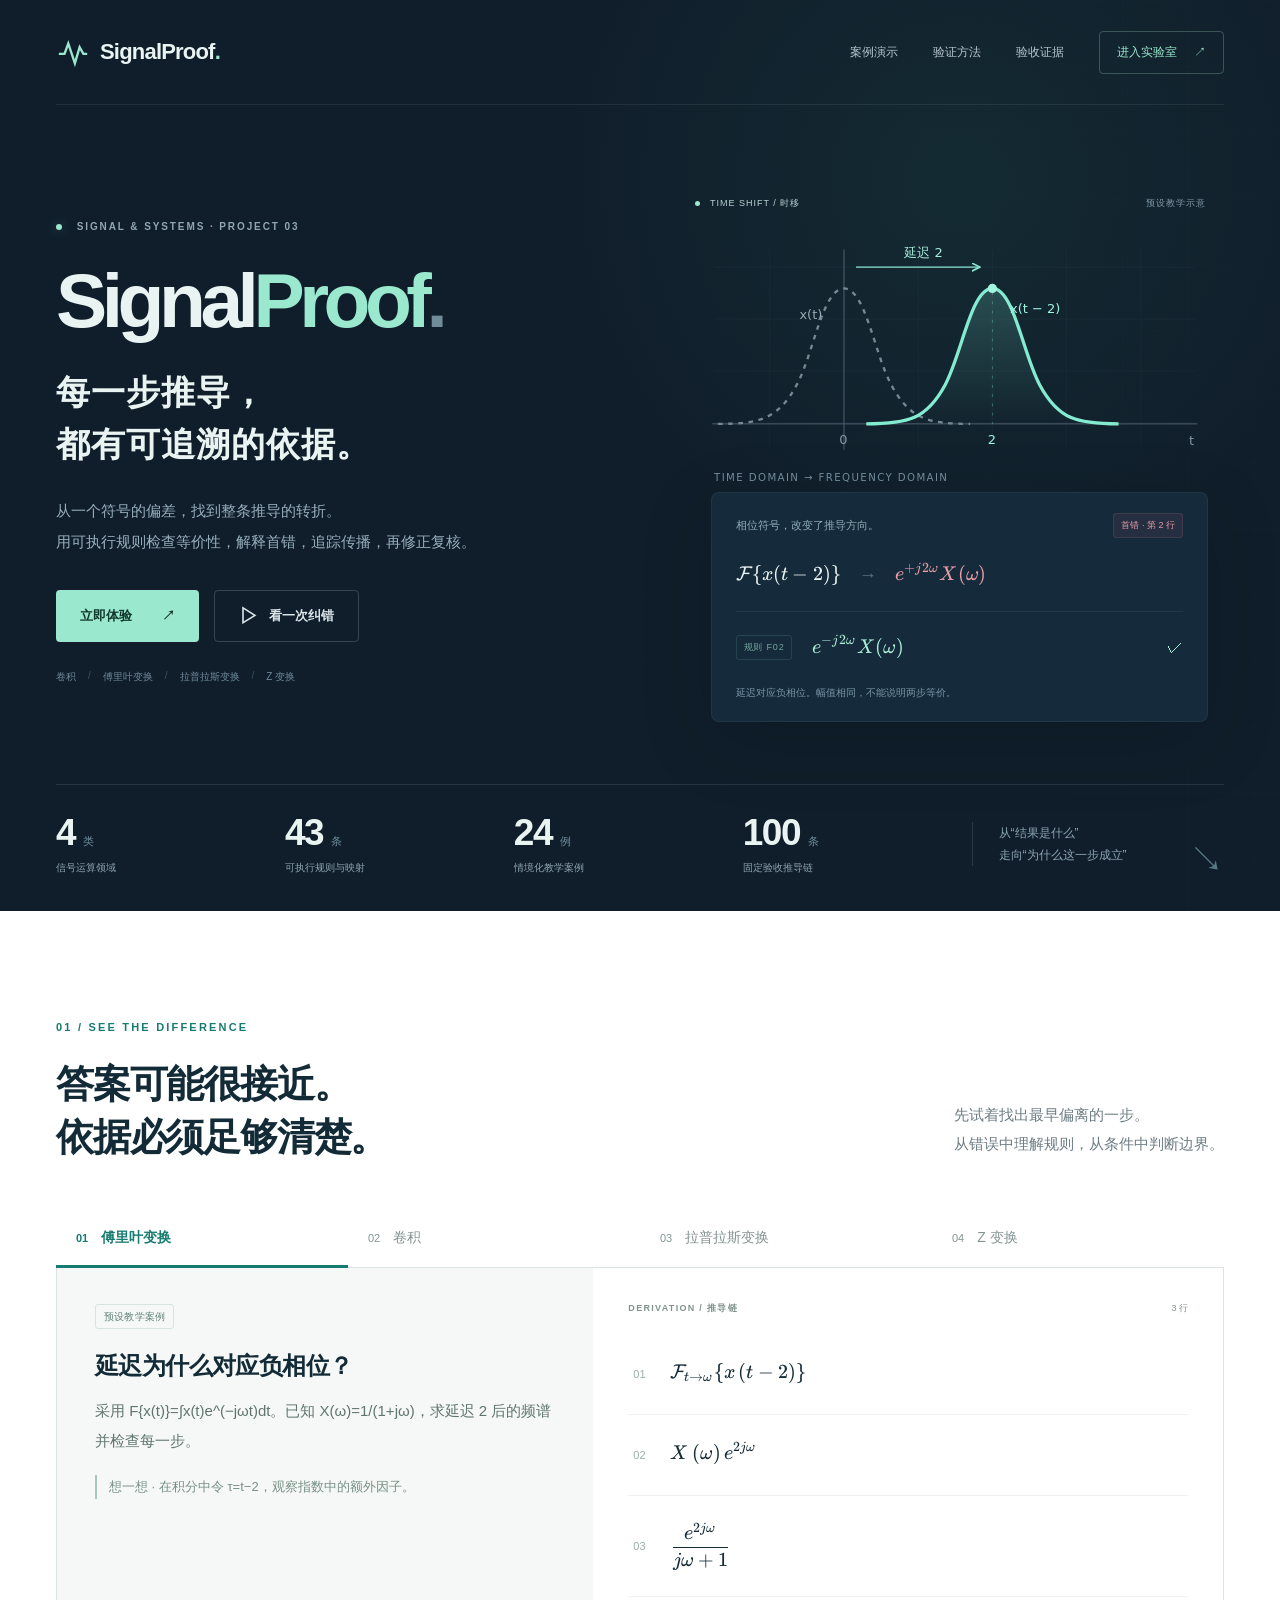
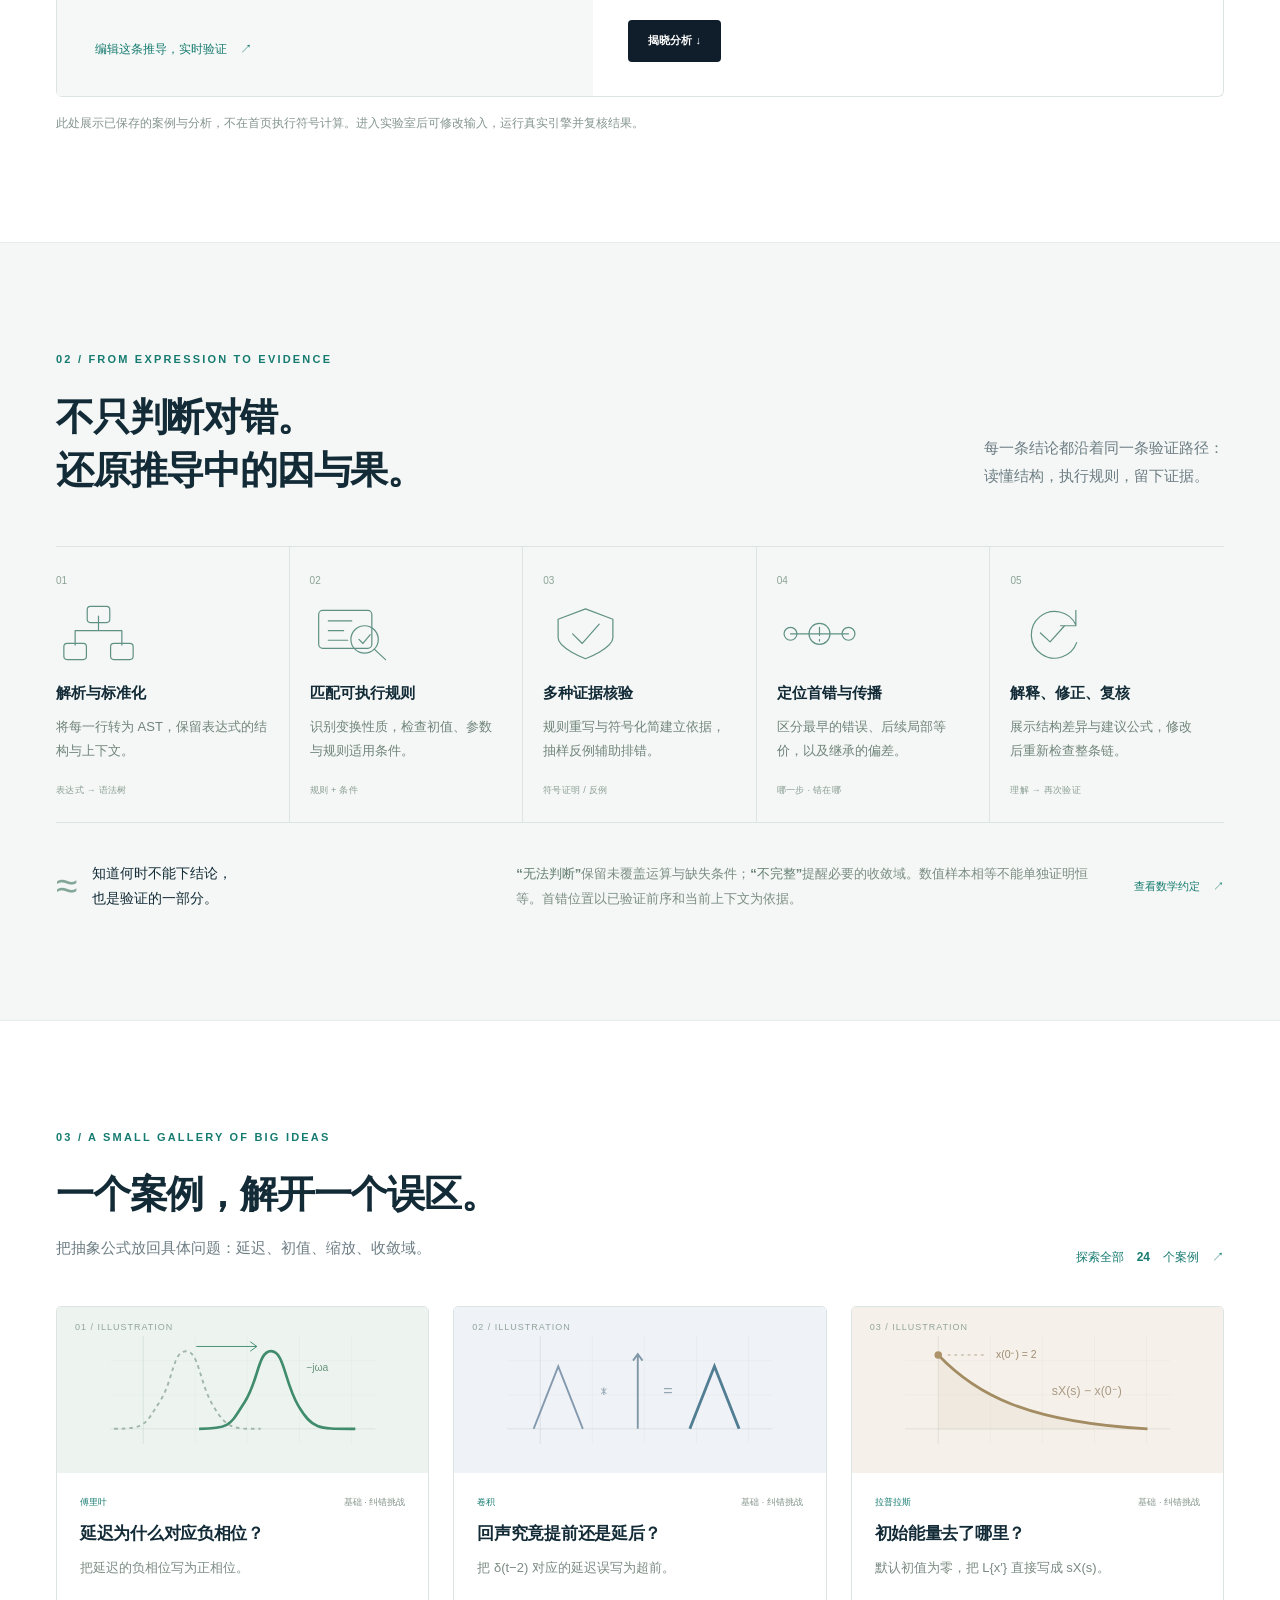
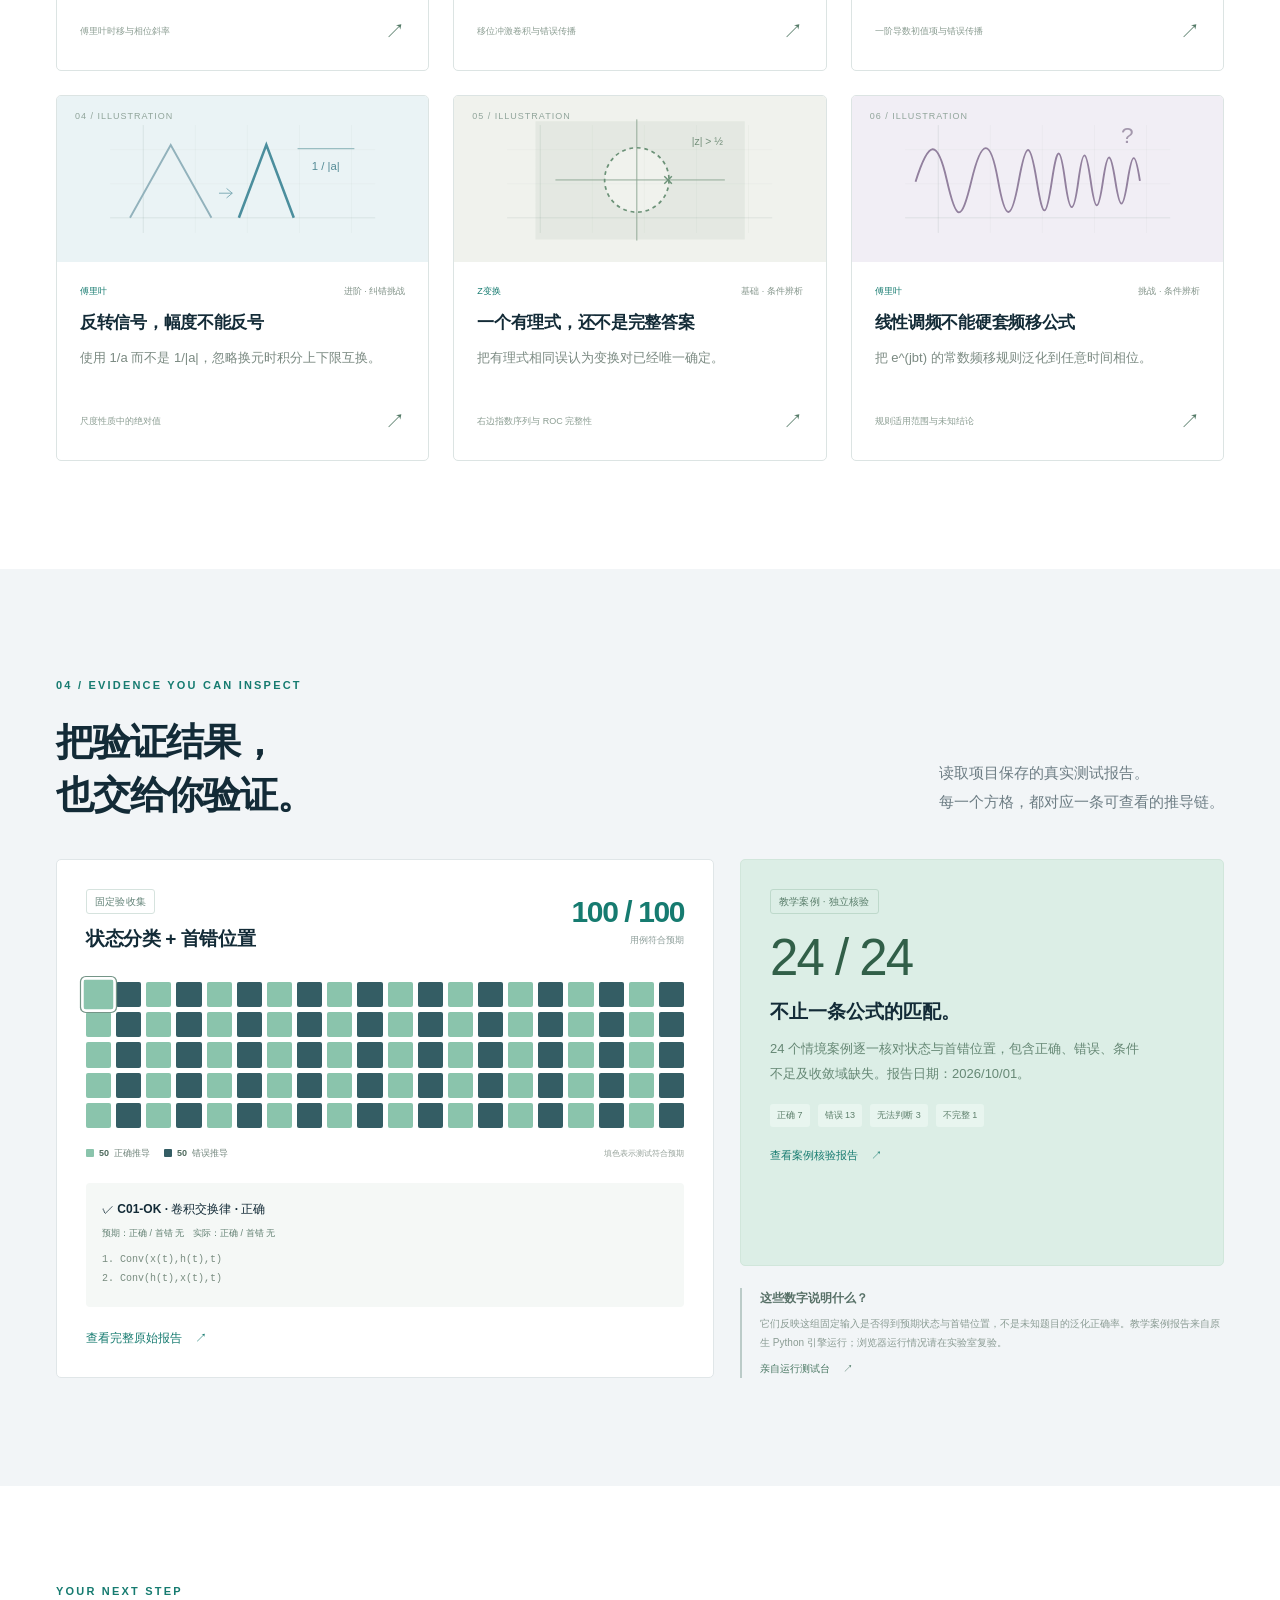
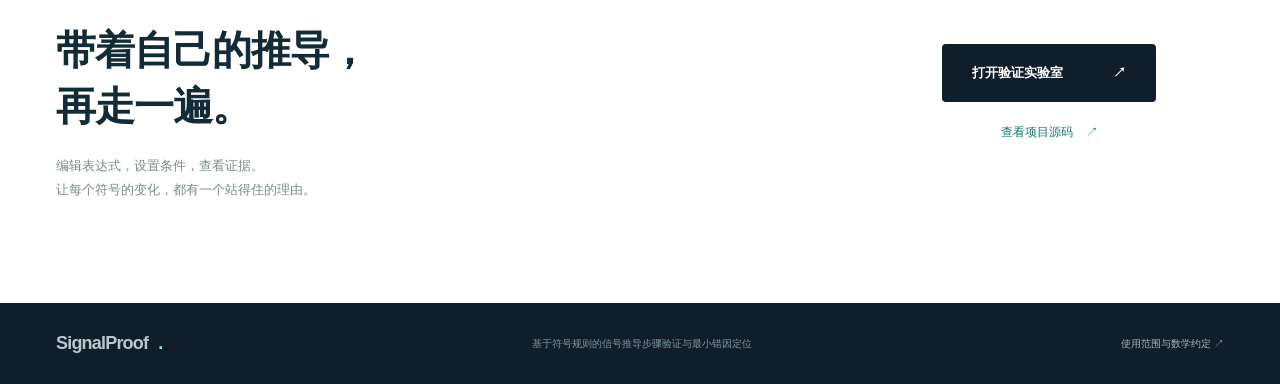
==== commit 57206934: "Polish signal formulas with semantic LaTeX and live previews" ====
--- a/index.html
+++ b/index.html
@@ -7,14 +7,14 @@
   <meta name="description" content="SignalProof：覆盖卷积、傅里叶、拉普拉斯与 Z 变换的符号规则推导验证。逐步求证，定位首错，解释依据，修正复核。">
   <title>SignalProof · 每一步推导，都有可追溯的依据</title>
   <link rel="stylesheet" href="katex/katex.min.css">
-  <link rel="stylesheet" href="landing.css?v=2">
+  <link rel="stylesheet" href="landing.css?v=3">
   <script>
     if (/^#(verify|rules|tests|guide)(?:$|[/?])/.test(location.hash)) {
       location.replace('lab.html' + location.search + location.hash);
     }
   </script>
   <script defer src="katex/katex.min.js"></script>
-  <script defer src="landing.js?v=2"></script>
+  <script defer src="landing.js?v=3"></script>
 </head>
 <body>
   <a class="skip-link" href="#main">跳到主要内容</a>
--- a/landing.css
+++ b/landing.css
@@ -8,9 +8,36 @@
 @media(prefers-reduced-motion:reduce){html{scroll-behavior:auto}*,*:before,*:after{animation:none!important;transition:none!important}.button:hover,.case-card:hover,.test-tile:hover{transform:none}}
 
 
-/* Readable teaching copy and room for inline fractions without vertical scrollbars. */
+/* Readable teaching copy. */
 .hero-description,.section-intro,.demo-context p{font-size:15px}
 .demo-hint,.pipeline p,.case-card p,.boundary p,.teaching-evidence>p{font-size:13px}
 .demo-analysis{font-size:14px}.section-note{font-size:12px}
 .step-formula{overflow-x:auto;overflow-y:hidden;padding-block:9px;font-size:18px;min-height:42px}
 @media(max-width:760px){.hero-description,.section-intro,.demo-context p{font-size:14px}.demo-hint,.pipeline p,.case-card p{font-size:13px}.step-formula{font-size:16px}.section-note{font-size:11px}}
+
+/* Display-style mathematics: keep the expression, its conditions and its verdict distinct. */
+.formula-stack{min-width:0;max-width:100%}
+.step-formula{padding:14px 2px;min-height:56px;line-height:1.7;scrollbar-width:thin}
+.step-formula .katex-display>.katex,.formula-roc .katex-display>.katex{text-align:left}
+.step-formula .katex-display,.formula-roc .katex-display{margin:0}
+.step-formula .katex{font-size:1.12em}
+.formula-roc{display:flex;align-items:center;gap:12px;padding:0 2px 8px;color:#617e72}
+.formula-roc-label{flex:none;font-size:10px;font-weight:600;line-height:1.5;letter-spacing:.5px}
+.formula-roc-value{min-width:0;overflow-x:auto;overflow-y:hidden;padding:6px 1px;font-size:14px;scrollbar-width:thin}
+.formula-roc-value .katex{font-size:1.08em}
+.demo-steps li{padding-block:12px;row-gap:0}
+.step-number{font-variant-numeric:tabular-nums;font-size:11px}
+.step-state:empty{display:none}
+.analysis-formula{margin-top:15px;padding:13px 15px 9px;border:1px solid #c8e0d1;border-radius:5px;background:#f8fcfa;color:#265b47}
+.analysis-formula-label{display:block;font-size:10px;font-weight:650;letter-spacing:.7px;color:#658774;line-height:1.5}
+.analysis-formula .step-formula{font-size:18px;padding-block:12px;min-height:50px}
+.analysis-formula .formula-roc{padding-bottom:4px}
+.proof-expression>[data-math]{display:block;flex-shrink:0}
+.proof-expression .katex-display,.proof-fix .katex-display{margin:0}
+.proof-expression{padding-bottom:23px}
+.proof-fix{min-width:0;padding-bottom:4px}
+.proof-fix>[data-math]{min-width:0;overflow-x:auto;overflow-y:hidden;padding-block:7px;scrollbar-width:thin}
+.fix-label,.fix-check{flex-shrink:0}
+@media(max-width:950px){.step-state{padding:0 2px 5px}}
+@media(max-width:760px){.step-formula,.analysis-formula .step-formula{font-size:17px}.formula-roc-value{font-size:13px}.step-state{padding:0}}
+@media(max-width:420px){.step-formula,.analysis-formula .step-formula{font-size:16px}.analysis-formula{padding-inline:11px}.formula-roc{gap:9px}.step-state{padding:0 2px 5px}}
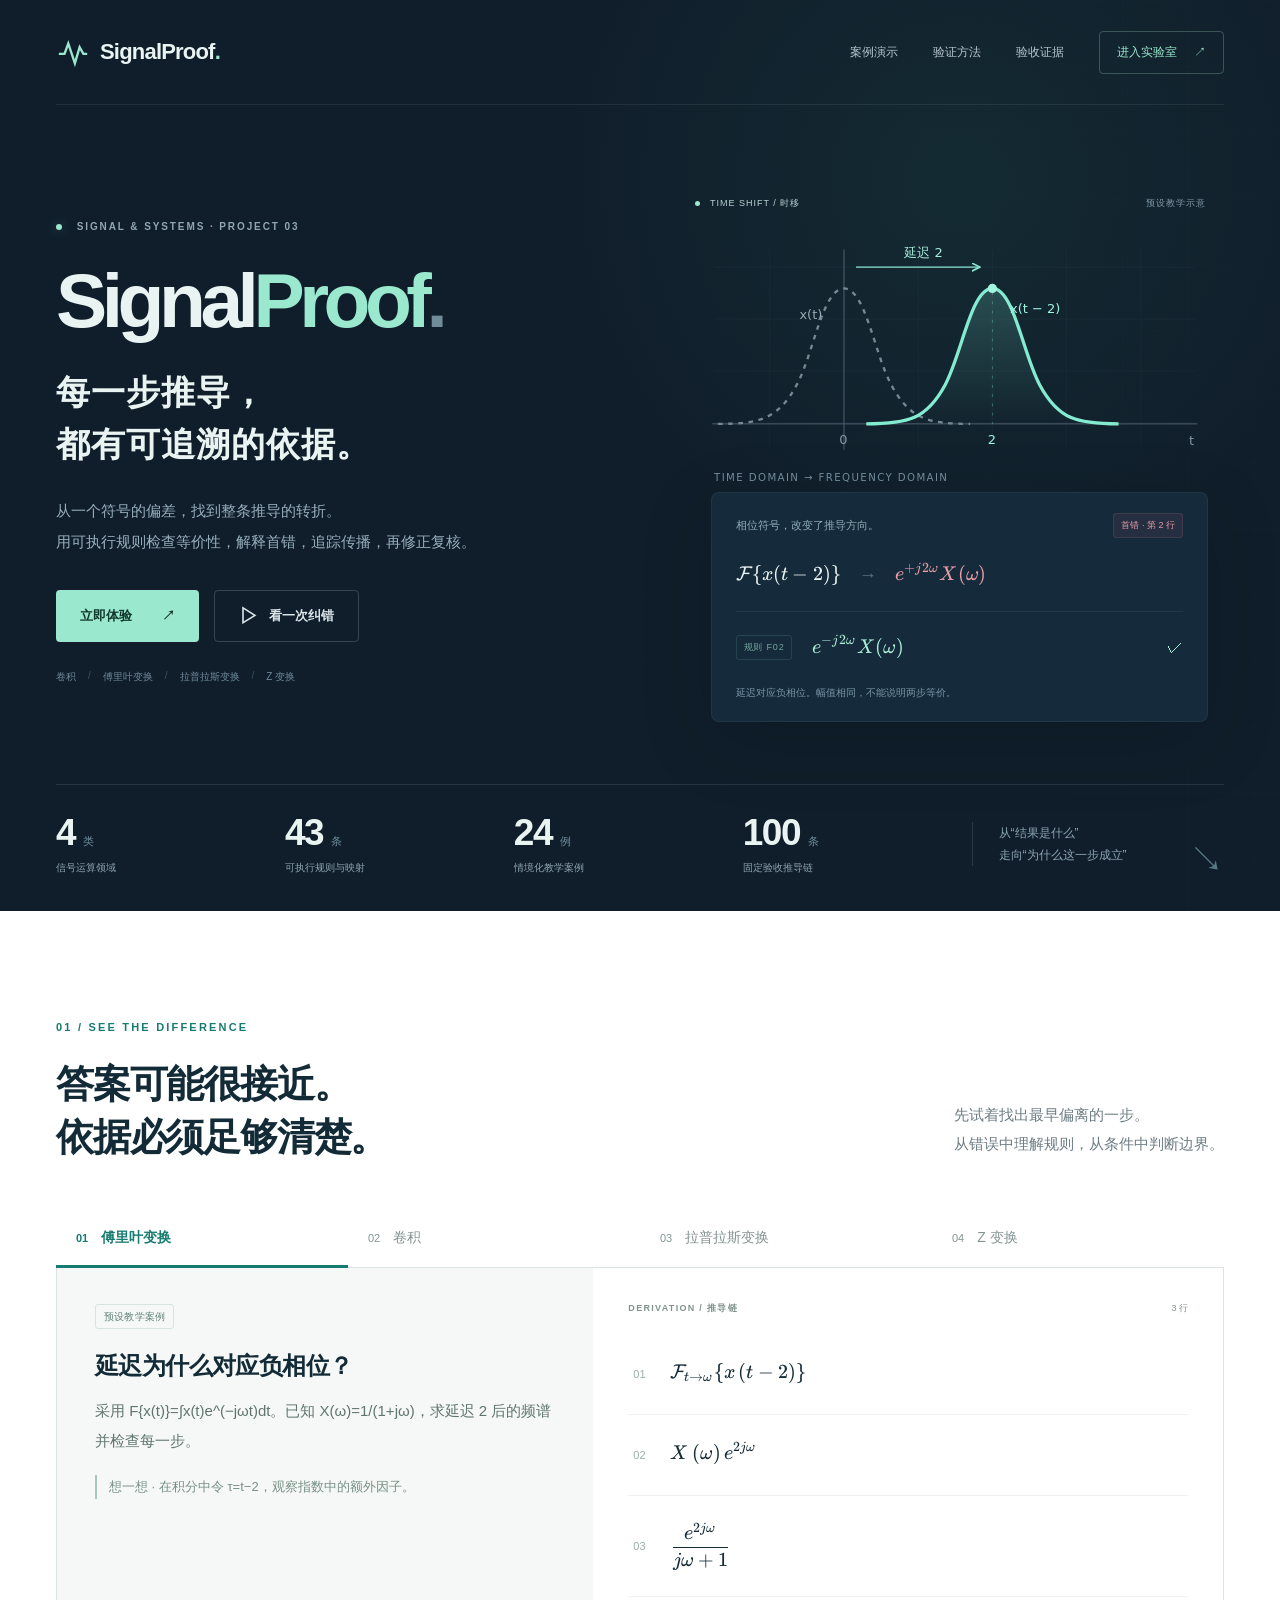
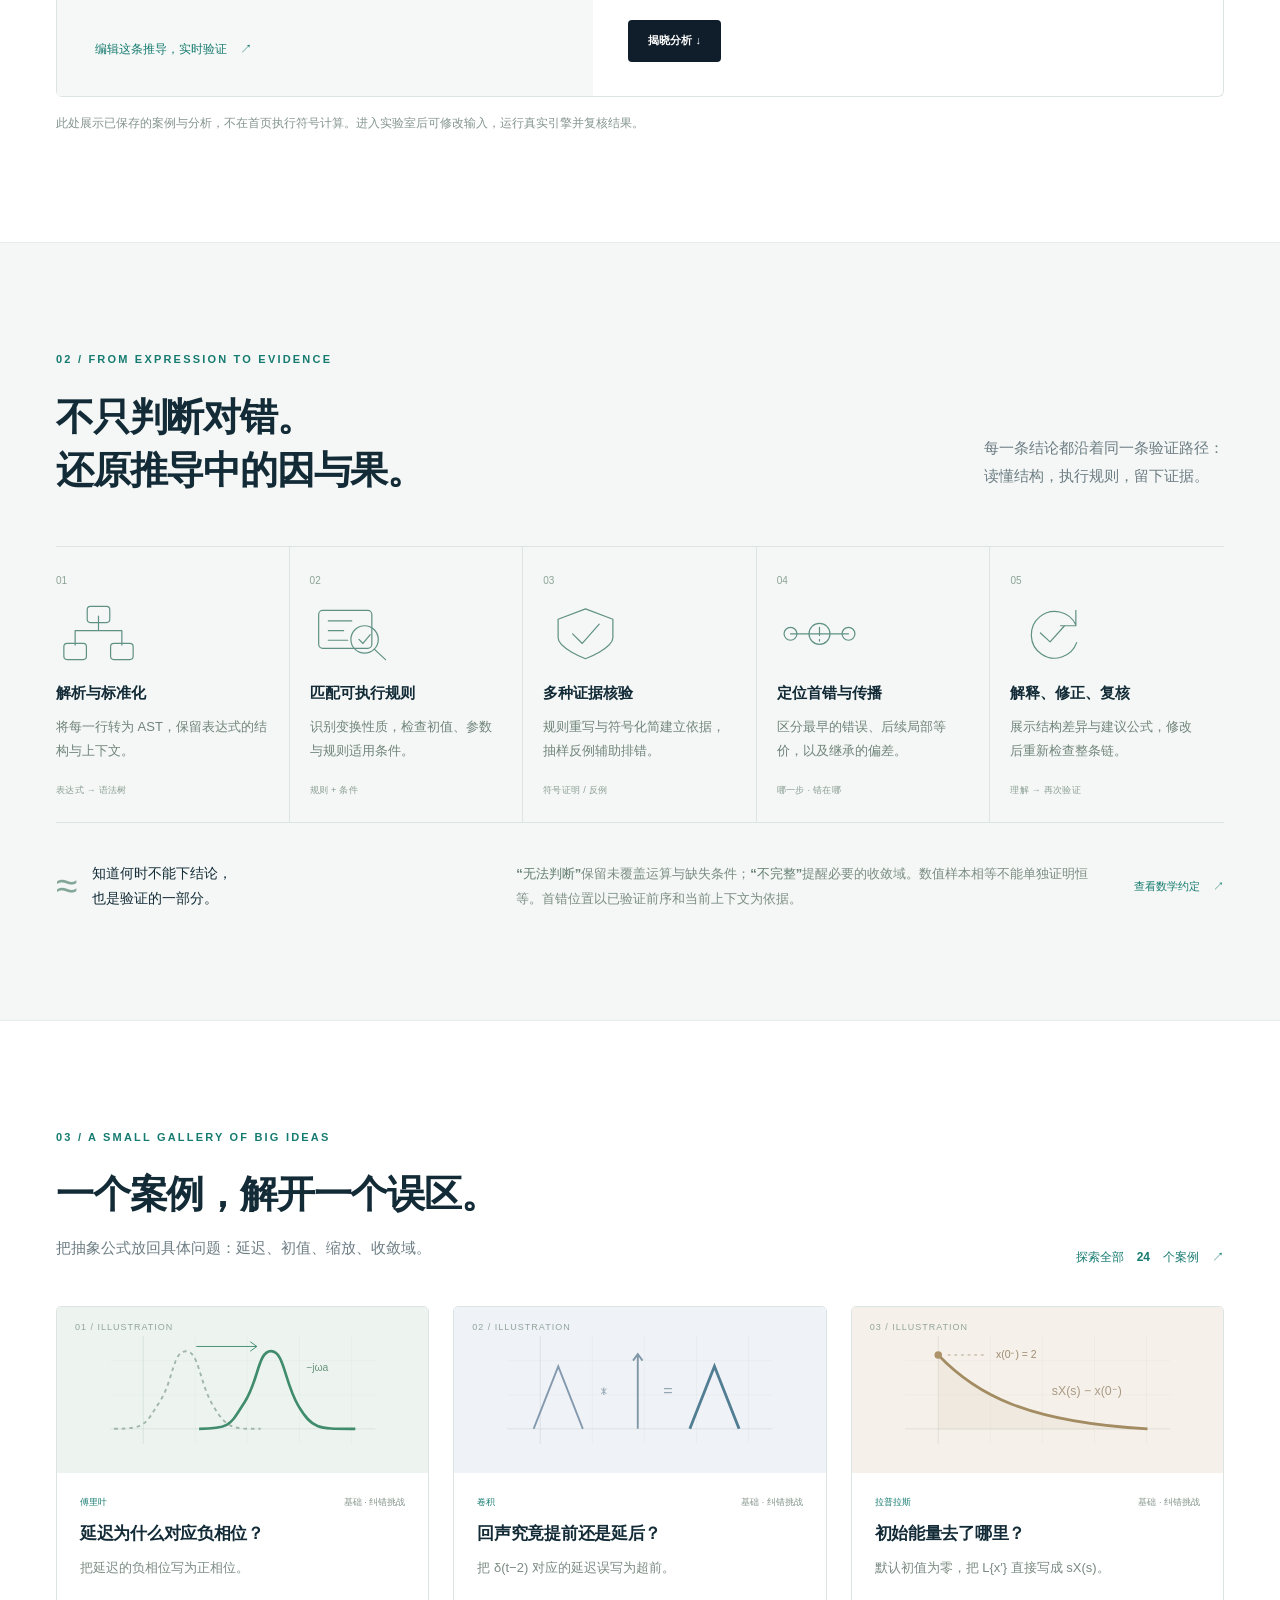
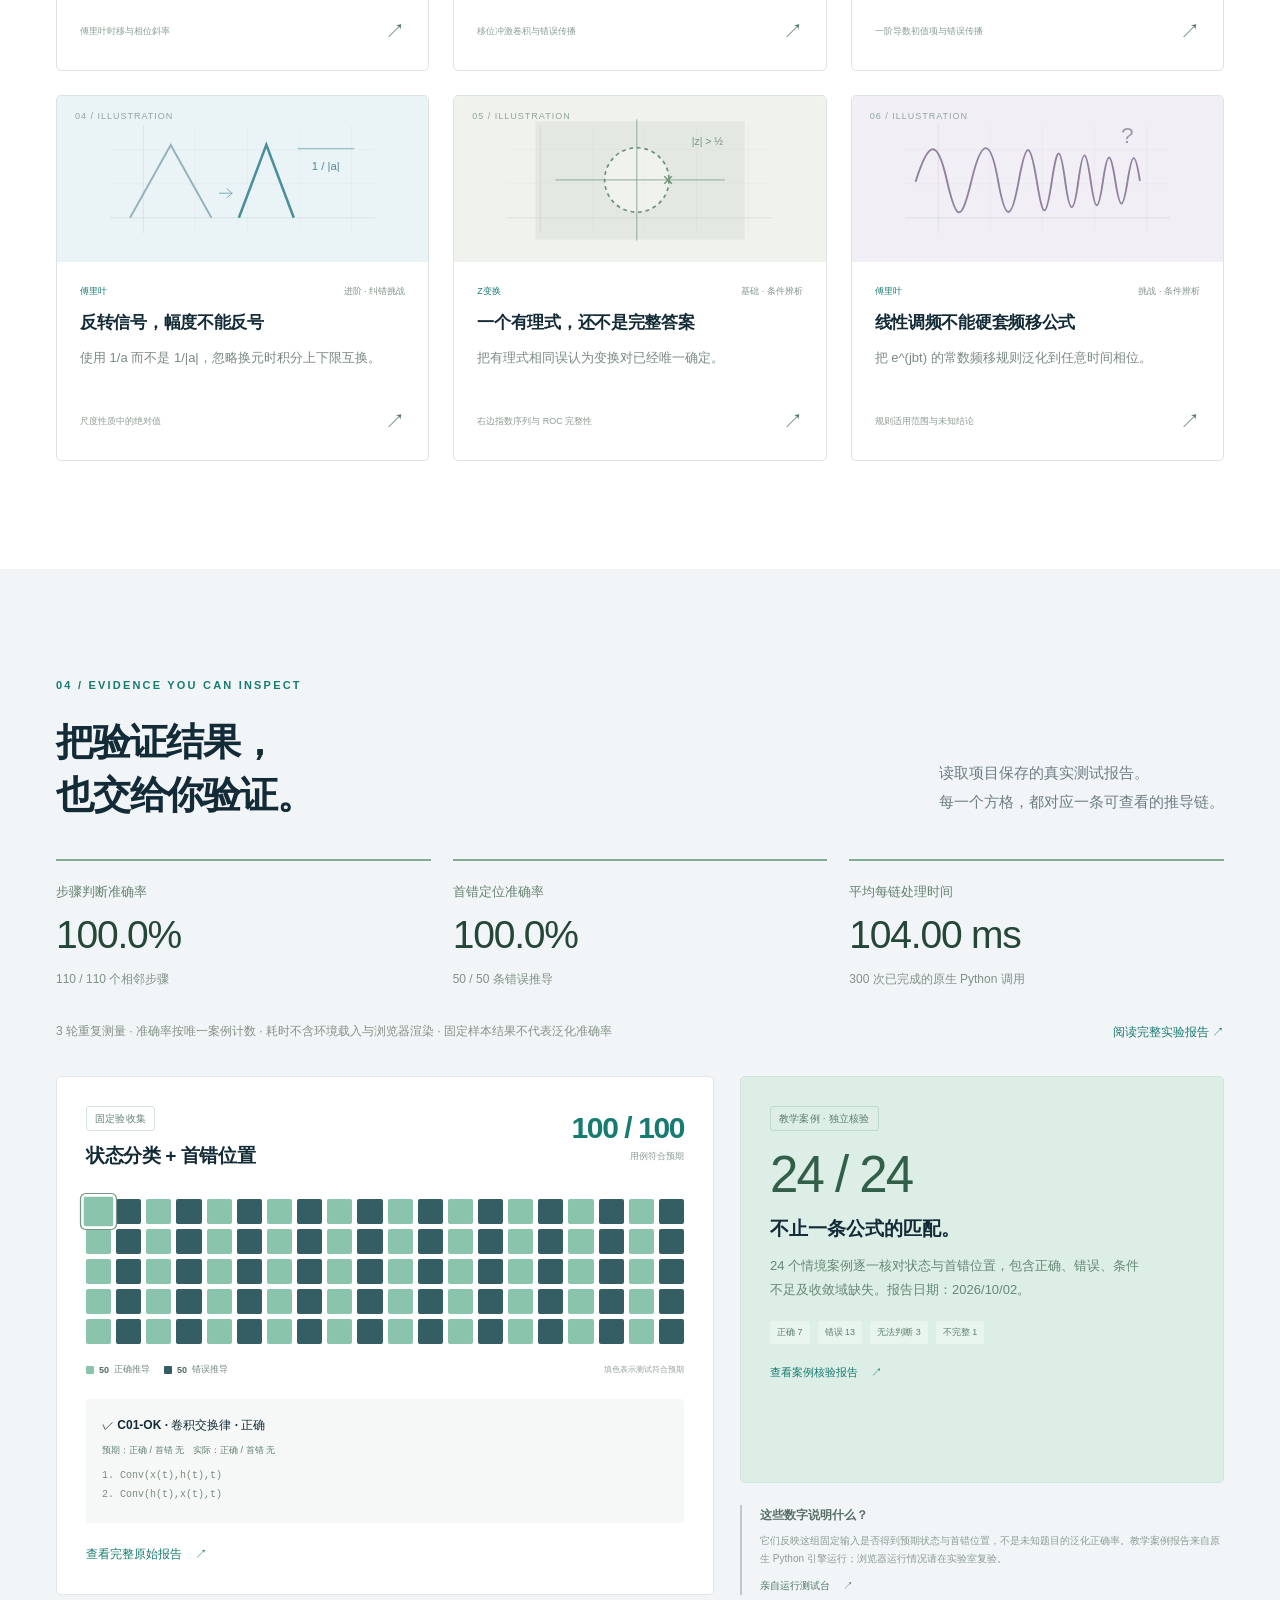
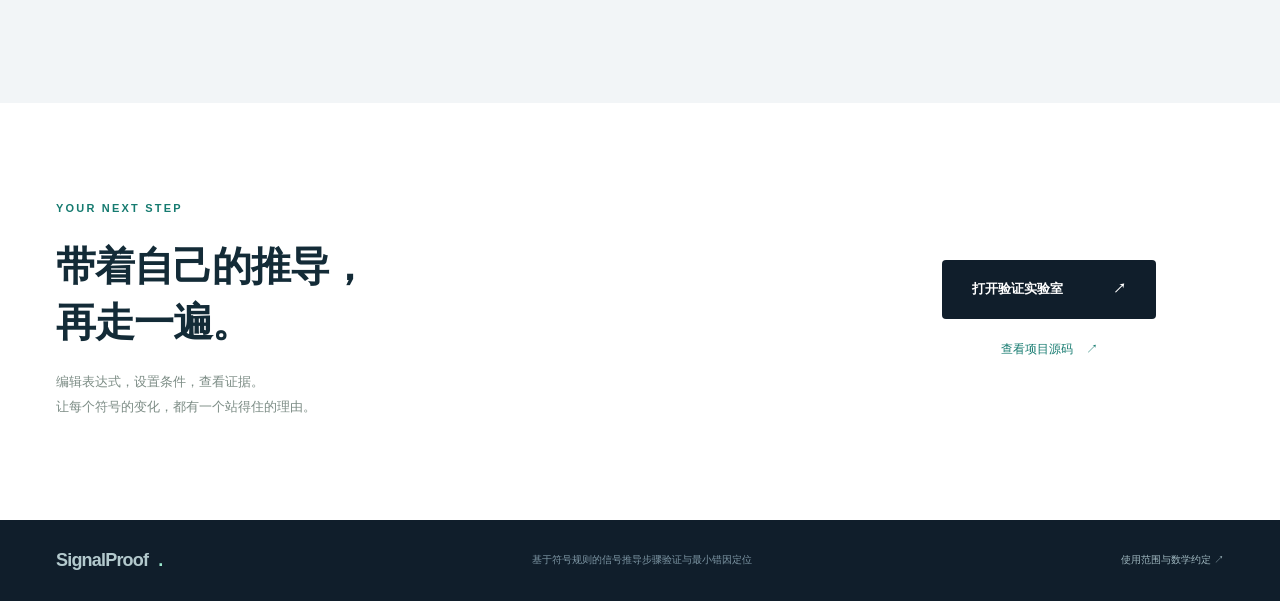
==== commit 053a0420: "Complete coursework engine, independent regressions, and reproducible evaluation" ====
--- a/index.html
+++ b/index.html
@@ -7,14 +7,14 @@
   <meta name="description" content="SignalProof：覆盖卷积、傅里叶、拉普拉斯与 Z 变换的符号规则推导验证。逐步求证，定位首错，解释依据，修正复核。">
   <title>SignalProof · 每一步推导，都有可追溯的依据</title>
   <link rel="stylesheet" href="katex/katex.min.css">
-  <link rel="stylesheet" href="landing.css?v=3">
+  <link rel="stylesheet" href="landing.css?v=4">
   <script>
     if (/^#(verify|rules|tests|guide)(?:$|[/?])/.test(location.hash)) {
       location.replace('lab.html' + location.search + location.hash);
     }
   </script>
   <script defer src="katex/katex.min.js"></script>
-  <script defer src="landing.js?v=3"></script>
+  <script defer src="landing.js?v=4"></script>
 </head>
 <body>
   <a class="skip-link" href="#main">跳到主要内容</a>
@@ -106,6 +106,8 @@
     <section class="evidence-section" id="evidence" aria-labelledby="evidence-title">
       <div class="shell section">
         <div class="section-heading"><div><p class="eyebrow">04 / EVIDENCE YOU CAN INSPECT</p><h2 id="evidence-title">把验证结果，<br>也交给你验证。</h2></div><p class="section-intro">读取项目保存的真实测试报告。<br>每一个方格，都对应一条可查看的推导链。</p></div>
+        <div class="course-metrics" id="course-metrics"><p class="loading-note">正在读取三项课程验收指标…</p></div>
+        <div class="course-report"><p id="course-protocol">指标来自可复现的原生环境测量。</p><a class="text-link" href="docs/experiment-report.html">阅读完整实验报告 ↗</a></div>
         <div class="evidence-grid">
           <article class="test-card"><div class="card-heading"><div><span class="small-tag">固定验收集</span><h3>状态分类 + 首错位置</h3></div><div class="test-ratio"><strong id="test-ratio">—</strong><span>用例符合预期</span></div></div><div class="test-tiles" id="test-tiles" aria-label="测试结果，按方向键切换用例"></div><div class="test-legend"><span><i class="legend-correct"></i><b id="correct-count">—</b> 正确推导</span><span><i class="legend-wrong"></i><b id="wrong-count">—</b> 错误推导</span><span class="legend-explain">填色表示测试符合预期</span></div><div class="test-preview" id="test-preview" aria-live="polite"><p>正在读取固定验收报告…</p></div><a class="text-link" href="docs/test-results.json" target="_blank" rel="noopener">查看完整原始报告 <span aria-hidden="true">↗</span></a></article>
           <div class="evidence-side"><article class="teaching-evidence"><span class="small-tag">教学案例 · 独立核验</span><strong id="examples-ratio">—</strong><h3>不止一条公式的匹配。</h3><p id="examples-summary">正在读取教学案例验证报告…</p><div id="examples-breakdown" class="examples-breakdown"></div><a class="text-link" href="docs/examples-validation.json" target="_blank" rel="noopener">查看案例核验报告 <span aria-hidden="true">↗</span></a></article><aside class="evidence-boundary"><h3>这些数字说明什么？</h3><p>它们反映这组固定输入是否得到预期状态与首错位置，不是未知题目的泛化正确率。教学案例报告来自原生 Python 引擎运行；浏览器运行情况请在实验室复验。</p><a href="lab.html#tests">亲自运行测试台 <span aria-hidden="true">↗</span></a></aside></div>
--- a/landing.css
+++ b/landing.css
@@ -41,3 +41,5 @@
 @media(max-width:950px){.step-state{padding:0 2px 5px}}
 @media(max-width:760px){.step-formula,.analysis-formula .step-formula{font-size:17px}.formula-roc-value{font-size:13px}.step-state{padding:0}}
 @media(max-width:420px){.step-formula,.analysis-formula .step-formula{font-size:16px}.analysis-formula{padding-inline:11px}.formula-roc{gap:9px}.step-state{padding:0 2px 5px}}
+
+.course-metrics{display:grid;grid-template-columns:repeat(3,1fr);gap:22px;margin:0 0 20px}.course-metric{border-top:2px solid #80ad94;padding:22px 0 13px}.course-metric>span{font-size:13px;color:#648270;display:block}.course-metric>strong{display:block;font-size:39px;letter-spacing:-1.2px;font-weight:500;color:#244737;margin:12px 0}.course-metric>small{color:#809086;font-size:12px}.course-report{display:flex;align-items:center;justify-content:space-between;gap:20px;margin-bottom:33px}.course-report p{font-size:12px;color:#849287;line-height:1.8;max-width:650px}.course-report a{white-space:nowrap}@media(max-width:700px){.course-metrics{gap:12px}.course-metric>strong{font-size:25px}.course-metric>small{font-size:10px}.course-report{align-items:flex-start;flex-direction:column;gap:5px}}
